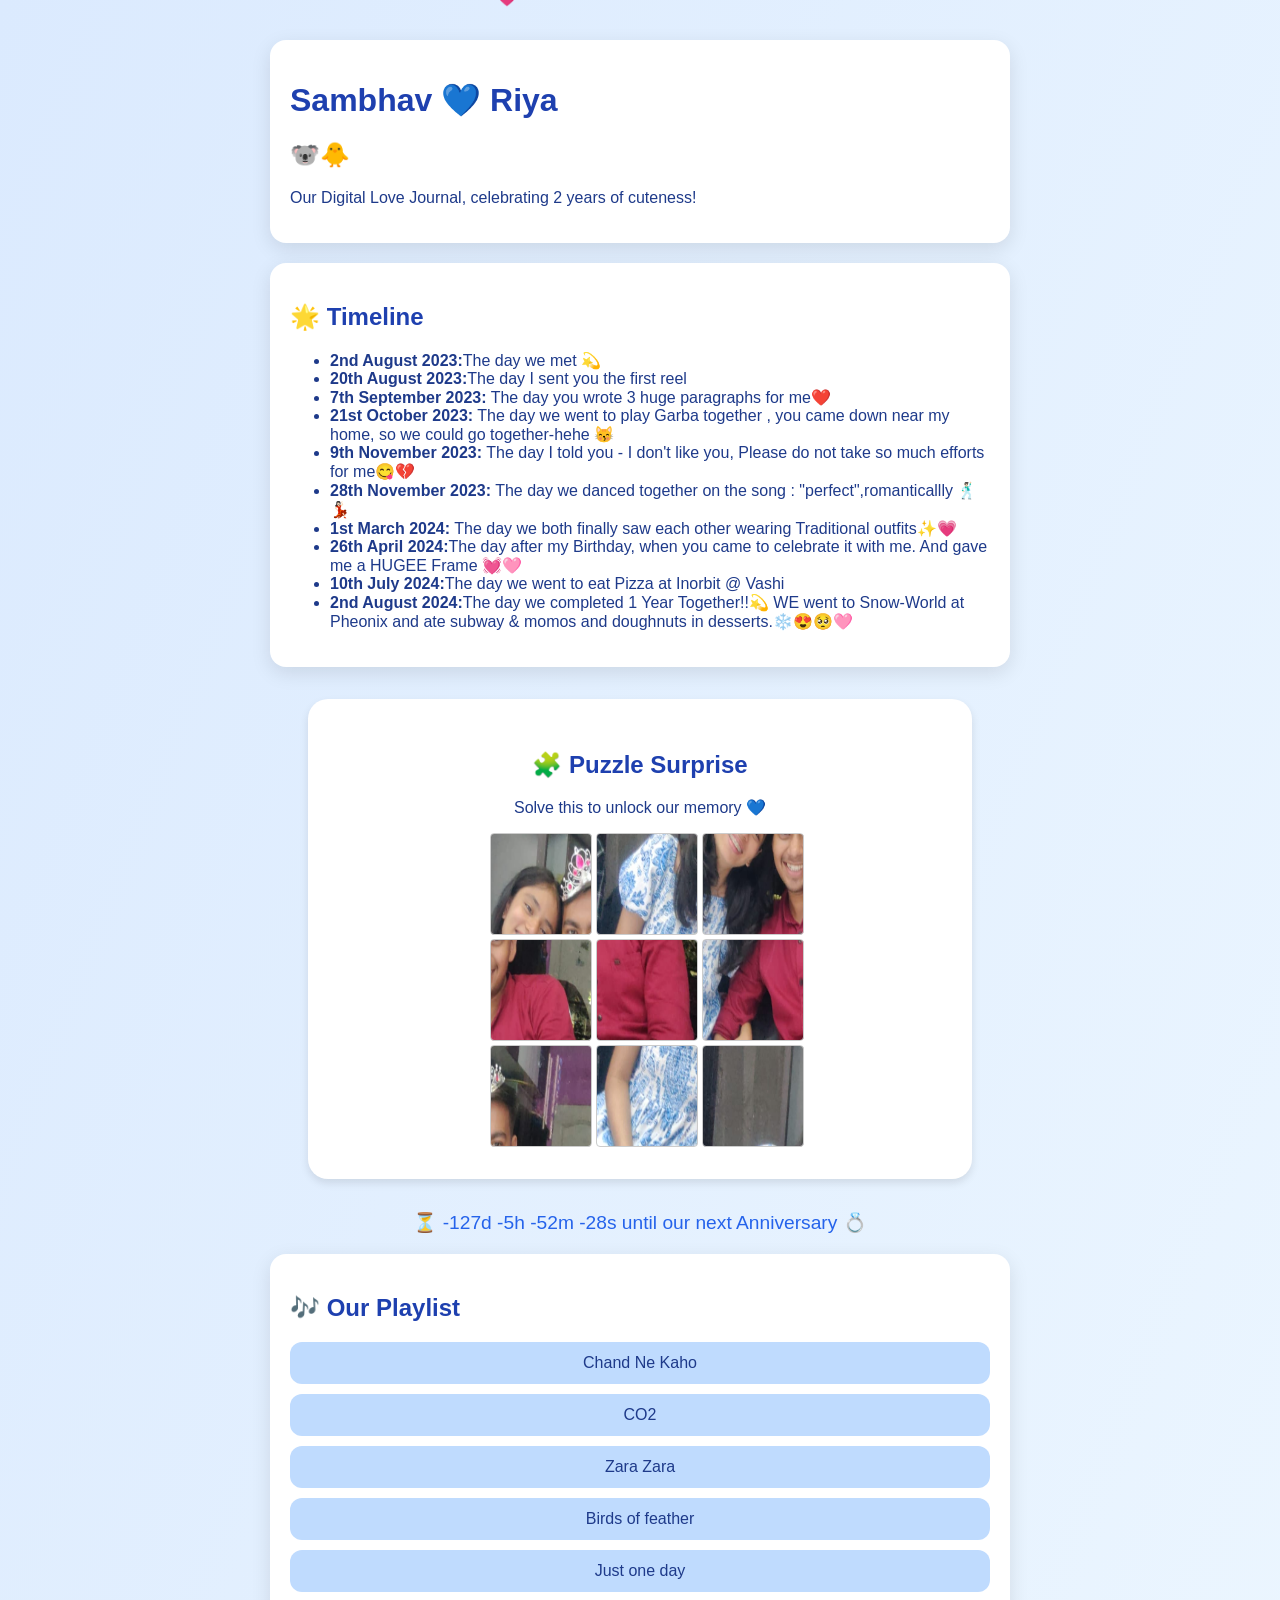
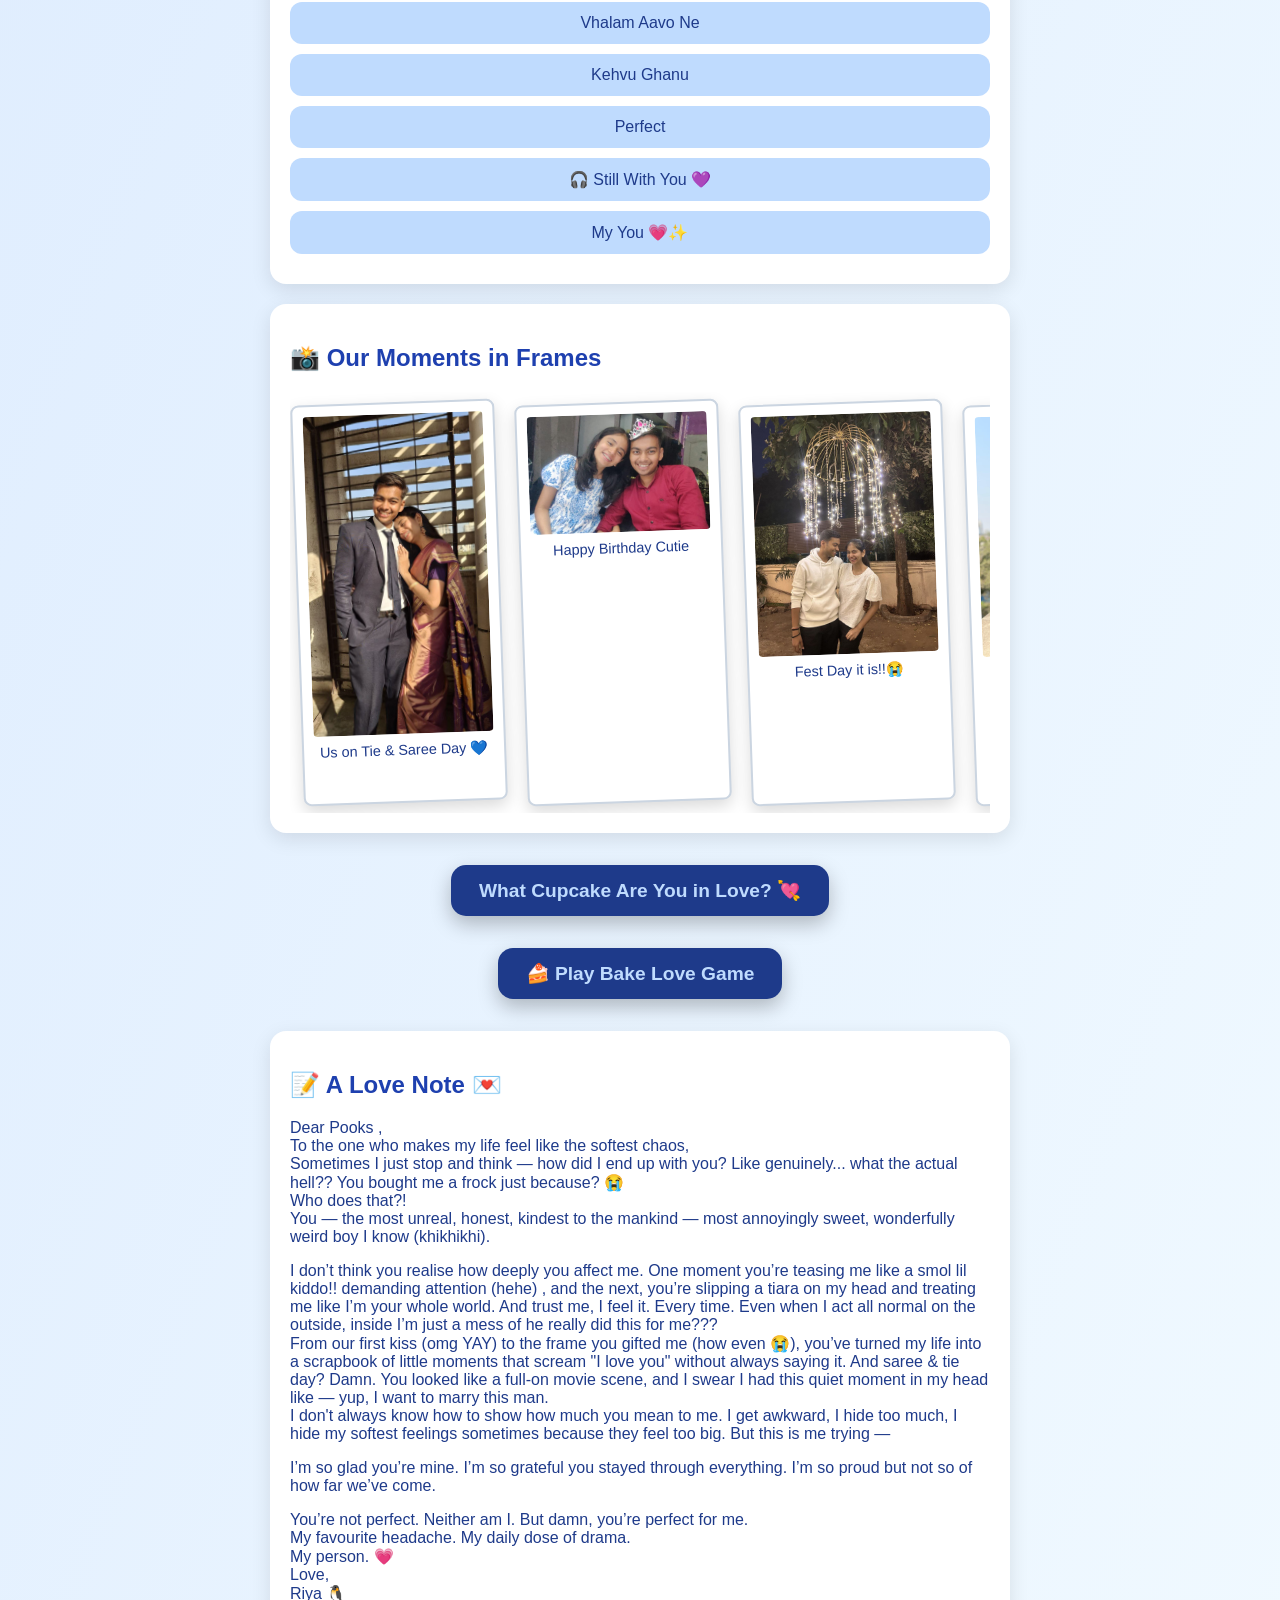
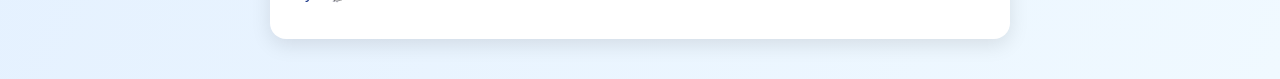
==== index.html @ c2fd2506 "Add files via upload" ====
<!DOCTYPE html>
<html lang="en">
<head>
  <meta charset="UTF-8" />
  <meta name="viewport" content="width=device-width, initial-scale=1.0" />
  <title>Digital Journal</title>
  <style> 
    body {
      font-family: 'Segoe UI', sans-serif;
      background: linear-gradient(to bottom right, #dbeafe, #f0f9ff);
      color: #1e3a8a;
      margin: 0;
      padding: 20px;
    }

    h1, h2 {
      color: #1e40af;
    }

    .carousel {
      display: flex;
      overflow-x: auto;
      gap: 20px;
      padding: 10px 0;
      scroll-snap-type: x mandatory;
    }

    .carousel::-webkit-scrollbar {
      display: none;
    }

    .polaroid {
      flex: 0 0 auto;
      width: 180px;
      background: white;
      border-radius: 12px;
      padding: 10px;
      box-shadow: 0 8px 20px rgba(0,0,0,0.2);
      text-align: center;
      scroll-snap-align: center;
      transform: rotate(-2deg);
      transition: transform 0.3s ease;
    }

    .polaroid:hover {
      transform: rotate(0deg) scale(1.03);
    }

    .polaroid img {
      width: 100%;
      height: auto;
      border-radius: 8px;
    }

    .polaroid p {
      margin-top: 8px;
      font-size: 0.9rem;
      color: #1e3a8a;
    }
    .carousel {
      display: flex;
      gap: 20px;
      overflow-x: auto;
      padding: 10px;
      scroll-snap-type: x mandatory;
    }
    .polaroid {
      background-color: white;
      border: 2px solid #cbd5e1;
      border-radius: 8px;
      padding: 10px;
      width: 180px;
      box-shadow: 0 6px 16px rgba(0, 0, 0, 0.15);
      scroll-snap-align: start;
      flex: 0 0 auto;
      text-align: center;
      transform: rotate(-2deg);
      transition: transform 0.3s ease;
    }

    .polaroid img {
      width: 100%;
      height: auto;
      border-radius: 4px;
      display: block;
    }

    .polaroid:hover {
      transform: rotate(0deg) scale(1.05);
    }

    .section {
      background-color: white;
      padding: 20px;
      margin: 20px auto;
      border-radius: 16px;
      box-shadow: 0 6px 20px rgba(0,0,0,0.1);
      max-width: 700px;
    }

    .playlist button {
      display: block;
      width: 100%;
      margin: 10px 0;
      padding: 12px;
      border: none;
      background-color: #bfdbfe;
      border-radius: 12px;
      font-size: 1rem;
      color: #1e3a8a;
      cursor: pointer;
      transition: 0.3s;
    }

    .playlist button:hover {
      background-color: #93c5fd;
    }
    #lightbox {
      position: fixed;
      display: flex;
      justify-content: center;
      align-items: center;
      top: 0; left: 0;
      width: 100vw;
      height: 100vh;
      background-color: rgba(0,0,0,0.8);
      z-index: 9999;
    }

    #lightbox img {
      max-width: 90%;
      max-height: 80%;
      border-radius: 16px;
      box-shadow: 0 8px 40px rgba(255, 255, 255, 0.2);
      transition: transform 0.3s ease;
    }

    #close {
      position: absolute;
      top: 20px;
      right: 30px;
      color: white;
      font-size: 40px;
      font-weight: bold;
      cursor: pointer;
    }
    .Puzzle {
  margin: 2rem auto;
  padding: 2rem;
  background: white;
  border-radius: 20px;
  box-shadow: 0 4px 8px rgba(0,0,0,0.1);
  width: 90%;
  max-width: 600px;
  text-align: center;
}

.puzzle-image img {
  max-width: 100%;
  height: auto;
  margin-bottom: 1rem;
  border-radius: 10px;
  display: none; /* hide to not give away full image */
}

#puzzle-board {
  display: grid;
  grid-template-columns: repeat(3, 1fr); /* 3x3 puzzle */
  gap: 4px;
  width: 100%;
  max-width: 300px;
  margin: 0 auto;
}
.puzzle-piece {
  width: 100px;
  height: 100px;
  background-size: 300px 300px;
  background-repeat: no-repeat;
  cursor: grab;
  border: 1px solid #ccc;
  border-radius: 4px;
}

 .bake-game-btn {
    padding: 14px 28px;
    background-color : #1e3a8a;
    border: none;
    color: #bfdbfe;
    font-size: 1.2rem;
    border-radius: 15px;
    font-weight: 600;
    box-shadow: 0 8px 20px rgba(0, 0, 0, 0.25);
    cursor: pointer;
    transition: transform 0.2s ease, box-shadow 0.3s ease;
    animation: popin 0.7s ease;
  }

  .bake-game-btn:hover {
    transform: scale(1.05) rotate(-1deg);
    box-shadow: 0 10px 25px rgba(0, 0, 0, 0.3);
  }

  .bake-game-btn:active {
    animation: wiggle 0.3s ease-in-out;
  }

  @keyframes popin {
    0% { transform: scale(0); opacity: 0; }
    100% { transform: scale(1); opacity: 1; }
  }

  @keyframes wiggle {
    0% { transform: rotate(0deg); }
    25% { transform: rotate(3deg); }
    50% { transform: rotate(-3deg); }
    75% { transform: rotate(3deg); }
    100% { transform: rotate(0deg); }
  }
  .song-btn {
  padding: 10px 20px;
  margin: 10px;
  font-size: 16px;
  background-color: #B399FF;
  border: none;
  border-radius: 10px;
  color: white;
  cursor: pointer;
  transition: 0.3s;
}

.song-btn:hover {
  background-color: #8b6fcf;
  transform: scale(1.05);
}

  .quiz-btn {
   padding: 14px 28px;
    background-color : #1e3a8a;
    border: none;
    color: #bfdbfe;
    font-size: 1.2rem;
    border-radius: 15px;
    font-weight: 600;
    box-shadow: 0 8px 20px rgba(0, 0, 0, 0.25);
    cursor: pointer;
    transition: transform 0.2s ease, box-shadow 0.3s ease;
    animation: popin 0.7s ease;
}

.quiz-btn:hover {
    transform: scale(1.05) rotate(-1deg);
    box-shadow: 0 10px 25px rgba(0, 0, 0, 0.3);
}


  </style>
</head>
<body>
  <div class="section"> <!--Intoduction-->
    <h1>Sambhav 💙 Riya </h1>
    <h2>🐨🐥</h2>
    <p>Our Digital Love Journal, celebrating 2 years of cuteness!</p>
  </div>

  <div class="section"> <!--Our meet-->
    <h2>🌟 Timeline</h2>
    <ul>
      <li><strong>2nd August 2023:</strong>The day we met 💫</li>
      <li><strong>20th August 2023:</strong>The day I sent you the first reel </li>
      <li><strong>7th September 2023:</strong> The day you wrote 3 huge paragraphs for me❤️</li>
      <li><strong>21st October 2023:</strong> The day we went to play Garba together , you came down near my home, so we could go together-hehe 😽</li>
      <li><strong>9th November 2023:</strong> The day I told you - I don't like you, Please do not take so much efforts for me😋💔</li>
      <li><strong>28th November 2023:</strong> The day we danced together on the song : "perfect",romanticallly 🕺🏻💃🏻</li>
      <li><strong>1st March 2024:</strong> The day we both finally saw each other wearing Traditional outfits✨💗</li>
      <li><strong>26th April 2024:</strong>The day after my Birthday, when you came to celebrate it with me. And gave me a HUGEE Frame 💓🩷</li>
      <li><strong> 10th July 2024:</strong>The day we went to eat Pizza at Inorbit @ Vashi </li>
      <li><strong>2nd August 2024:</strong>The day we completed 1 Year Together!!💫 WE went to Snow-World at Pheonix and ate subway & momos and doughnuts in desserts.❄️😍🥺🩷</li>
      
      
    </ul>
  </div>
<!--Puzzle-->
  <div class="Puzzle">
    <h2>🧩 Puzzle Surprise</h2>
    <p class="hint">Solve this to unlock our memory 💙</p>
    
    <!-- Fallback/visible image -->
    <div class="puzzle-image">
      <img src="doodles/IMG-20250717-WA0007.jpg" alt="Our cute memory" id="puzzleImage" />
    </div>

    <div id="puzzle-board"></div>
</div>

<script src="puzzle.js"></script>

  <!--countdown-->
  <div id="countdown" style="text-align: center; font-size: 1.2rem; margin: 20px auto; color: #2563eb;"></div>

  <div class="section playlist"> <!--Playlist -->
    <h2>🎶 Our Playlist</h2>
    <button onclick="window.open('https://open.spotify.com/track/4TrbZZCZMsJA6hGklBe7kM?si=3d38b936c40e4204', '_blank')">Chand Ne Kaho</button>
    <button onclick="window.open('https://open.spotify.com/track/3hB9lDLyAClYVZivMMl20N?si=b8ff8ce62df74434', '_blank')">CO2</button>
    <button onclick="window.open('https://open.spotify.com/track/7wrYBASu0OoxoDErd4Edxd?si=17ffa5d6347c4a57', '_blank')">Zara Zara</button>
    <button onclick="window.open('https://open.spotify.com/track/6dOtVTDdiauQNBQEDOtlAB?si=8d945341889c47ba', '_blank')">Birds of feather</button>
    <button onclick="window.open('https://open.spotify.com/track/6t7WriKgVszATnrdBKSUAf?si=9ccc27c21dd44ee5', '_blank')">Just one day</button>
    <button onclick="window.open('https://open.spotify.com/track/1BaLGwnoaiPdViWnh7ogbs?si=a8f590b8bfac4dc5', '_blank')">Vhalam Aavo Ne </button>
    <button onclick="window.open('https://open.spotify.com/track/2GmDKB7skBipPXBBkM0RBt?si=f6cca05aeb9a4db9', '_blank')">Kehvu Ghanu</button>
    <button onclick="window.open('https://open.spotify.com/track/0tgVpDi06FyKpA1z0VMD4v?si=897f78e716eb447c', '_blank')">Perfect </button>
    <button onclick="window.location.href='StillWithYou.html'" class="song-btn">
  🎧 Still With You 💜
</button>
<button onclick="window.location.href='MyYou.html'" class="song-btn">
  My You 💗✨
</button>
  </div>

  <div class="section"> <!--Polaroids -->
  <h2>📸 Our Moments in Frames</h2>
  <div class="carousel">
    <div class="polaroid">
      <img src="doodles/IMG-20250717-WA0006.jpg" alt="Memory 1">
      <p>Us on Tie & Saree Day 💙</p>
    </div>
    <div class="polaroid">
      <img src="doodles/IMG-20250717-WA0007.jpg" alt="Memory 2">
      <p>Happy Birthday Cutie</p>
    </div>
    <div class="polaroid">
      <img src="doodles/IMG-20250717-WA0008.jpg" alt="Memory 3">
      <p>Fest Day it is!!😭</p>
    </div>
    <div class="polaroid">
      <img src="doodles/IMG-20250717-WA0009.jpg" alt="Memory 3">
      <p>Throwback to our first Traditional Day 😭💕</p>
    </div>

    <div class="polaroid">
      <img src="doodles/machine.jpg" alt="Memory 3">
      <p>Our 1st anniversary's gift :- The 2 stuffed toys you won for us😭</p>
    </div>
    <div class="polaroid">
      <img src="doodles/ganesh utsav.jpg" alt="Memory 3">
      <p>Ganesh Utsav</p>
    </div>

    <div class="polaroid">
      <img src="doodles/kala-ghoda.jpg" alt="Memory 3">
      <p>Our first date at Pheonix</p>
    </div>
    <div class="polaroid">
      <img src="doodles/beach.jpg" alt="Memory 3">
      <p>Beach 🌊</p>
    </div>
    <div class="polaroid">
      <img src="doodles/canteen maggi.jpg" alt="Memory 3">
      <p>Best Moment PERIOD.</p>
    </div>
    <div class="polaroid">
      <img src="doodles/biting.jpg" alt="Memory 3">
      <p>Always doin' khikhikhi</p>
    </div>
    <div class="polaroid">
      <img src="doodles/pookie.jpg" alt="Memory 3">
      <p>Pooks 🎀</p>
    </div>
    <div class="polaroid">
      <img src="doodles/movie.jpg" alt="Memory 3">
      <p>Our 1st Movie together 🎥🍿🕺🏻💃🏻</p>
    </div>
   
    
  </div>
</div>

<!--Cupcake QUIZ -->
<div style="text-align: center; margin: 2rem 0;">
  <a href="CupcakeQuiz.html" style="text-decoration: none;">
    <button class="quiz-btn">
         What Cupcake Are You in Love? 💘
    </button>
  </a>
</div>


<!--GAME-->
<div style="text-align: center; margin: 2rem 0;">
  <a href="BakeGame.html" style="text-decoration: none;">
    <button class="bake-game-btn">
      🍰 Play Bake Love Game
    </button>
  </a>
</div>

  <div class="section"> <!--Love note -->
    <h2>📝 A Love Note 💌</h2>
    <p>
      Dear Pooks ,<br />
          To the one who makes my life feel like the softest chaos,<br />

        Sometimes I just stop and think — how did I end up with you?
        Like genuinely... what the actual hell?? You bought me a frock just because? 😭<br />
        Who does that?!<br />
        You — the most unreal, honest, kindest to the mankind —  most annoyingly sweet, wonderfully weird boy I know  (khikhikhi).<br />
    </p>

    <p> 
       I don’t think you realise how deeply you affect me. One moment you’re teasing me like a smol lil kiddo!! demanding attention (hehe) , 
        and the next, you’re slipping a tiara on my head and treating me like I’m your whole world. 
        And trust me, I feel it. Every time. Even when I act all normal on the outside, inside I’m just a mess of he really did this for me??? <br />

        From our first kiss (omg YAY) to the frame you gifted me (how even 😭), you’ve turned my life into a scrapbook of little moments that scream "I love you" without always saying it. 
        And saree & tie day? Damn. You looked like a full-on movie scene, and I swear I had this quiet moment in my head like — yup, I want to marry this man.<br />

        I don't always know how to show how much you mean to me. I get awkward, I hide too much, I hide my softest feelings sometimes because they feel too big. 
        But this is me trying —<br />
    </p>
    <p> 
        I’m so glad you’re mine. 
        I’m so grateful you stayed through everything. 
        I’m so proud but not so of how far we’ve come.
    </p>

    <p>
        You’re not perfect. Neither am I.
        But damn, you’re perfect for me.<br />
        My favourite headache. My daily dose of drama.<br />
        My person. 💗<br />

      Love,<br />
      Riya 🐧
    </p>
  </div>
  <!-- Lightbox Viewer -->
<div id="lightbox" style="display: none;">
  <span id="close">&times;</span>
  <img id="lightbox-img" src="" alt="Zoomed Memory" />
</div>





<!--End of HTML-->
<!--JavaScript -->
<script>
  const lightbox = document.getElementById('lightbox');
  const lightboxImg = document.getElementById('lightbox-img');
  const closeBtn = document.getElementById('close');
  const polaroidImages = document.querySelectorAll('.polaroid img');

  polaroidImages.forEach(img => {
    img.addEventListener('click', () => {
      lightbox.style.display = 'flex';
      lightboxImg.src = img.src;
    });
  });

  closeBtn.addEventListener('click', () => {
    lightbox.style.display = 'none';
  });

  lightbox.addEventListener('click', (e) => {
    if (e.target !== lightboxImg && e.target !== closeBtn) {
      lightbox.style.display = 'none';
    }
  });
</script>

<!--Hearts falling -->
<script>
  const hearts = document.createElement('style');
  hearts.innerHTML = `
    @keyframes fall {
      0% { transform: translateY(-10%) rotate(0); opacity: 1; }
      100% { transform: translateY(100vh) rotate(360deg); opacity: 0; }
    }
    .heart {
      position: fixed;
      top: -20px;
      font-size: 24px;
      color: #f472b6;
      animation: fall 8s linear infinite;
      pointer-events: none;
    }
  `;
  document.head.appendChild(hearts);

  setInterval(() => {
    const heart = document.createElement('div');
    heart.className = 'heart';
    heart.innerHTML = '💗';
    heart.style.left = Math.random() * 100 + 'vw';
    document.body.appendChild(heart);
    setTimeout(() => heart.remove(), 8000);
  }, 1000);
</script>

<!--Puzzle-->
<script>
  const puzzleBoard = document.getElementById("puzzle-board");
const imageSrc = "doodles/IMG-20250717-WA0007.jpg";
const size = 3; // 3x3

let positions = [];

function shuffle(array) {
  for (let i = array.length - 1; i > 0; i--) {
    const j = Math.floor(Math.random() * (i + 1));
    [array[i], array[j]] = [array[j], array[i]];
  }
  return array;
}

function createPuzzle() {
  puzzleBoard.innerHTML = "";
  positions = [];

  for (let row = 0; row < size; row++) {
    for (let col = 0; col < size; col++) {
      positions.push({ row, col });
    }
  }

  const shuffled = shuffle([...positions]);

  shuffled.forEach((pos, index) => {
    const piece = document.createElement("div");
    piece.classList.add("puzzle-piece");
    piece.style.backgroundImage = `url(${imageSrc})`;
    piece.style.backgroundPosition = `-${pos.col * 100}px -${pos.row * 100}px`;
    piece.setAttribute("data-index", index);
    piece.setAttribute("draggable", "true");
    puzzleBoard.appendChild(piece);
  });

  enableDrag();
}

function enableDrag() {
  const pieces = document.querySelectorAll(".puzzle-piece");
  let dragged;

  pieces.forEach((piece) => {
    piece.addEventListener("dragstart", (e) => {
      dragged = piece;
    });

    piece.addEventListener("dragover", (e) => {
      e.preventDefault();
    });

    piece.addEventListener("drop", (e) => {
      e.preventDefault();
      const target = e.target;

      if (target !== dragged) {
        const temp = document.createElement("div");
        puzzleBoard.replaceChild(temp, dragged);
        puzzleBoard.replaceChild(dragged, target);
        puzzleBoard.replaceChild(target, temp);
        checkCompletion(); // ✅ Check after every swap
      }
    });
  });
}

function checkCompletion() {
  const pieces = document.querySelectorAll(".puzzle-piece");
  let isComplete = true;

  pieces.forEach((piece, index) => {
    if (parseInt(piece.getAttribute("data-index")) !== index) {
      isComplete = false;
    }
  });

  if (isComplete) {
    const msg = document.createElement("div");
    msg.textContent = "🎉 Puzzle Completed! You're amazing 💙";
    msg.style.marginTop = "1rem";
    msg.style.fontWeight = "bold";
    msg.style.color = "#4f46e5";
    msg.style.fontSize = "1.2rem";
    document.querySelector(".Puzzle").appendChild(msg);

    // Optional: Show the full image too
    document.querySelector(".puzzle-image img").style.display = "block";
  }
}


window.onload = createPuzzle;

</script>

<!--Countdown-->
<script>
  const targetDate = new Date("2026-08-02T00:00:00").getTime();
  const countdown = document.getElementById("countdown");
  setInterval(() => {
    const now = new Date().getTime();
    const diff = targetDate - now;
    const days = Math.floor(diff / (1000 * 60 * 60 * 24));
    const hrs = Math.floor((diff % (1000 * 60 * 60 * 24)) / (1000 * 60 * 60));
    const mins = Math.floor((diff % (1000 * 60 * 60)) / (1000 * 60));
    const secs = Math.floor((diff % (1000 * 60)) / 1000);
    countdown.innerHTML = `⏳ ${days}d ${hrs}h ${mins}m ${secs}s until our next Anniversary 💍`;
  }, 1000);
</script>

</body>
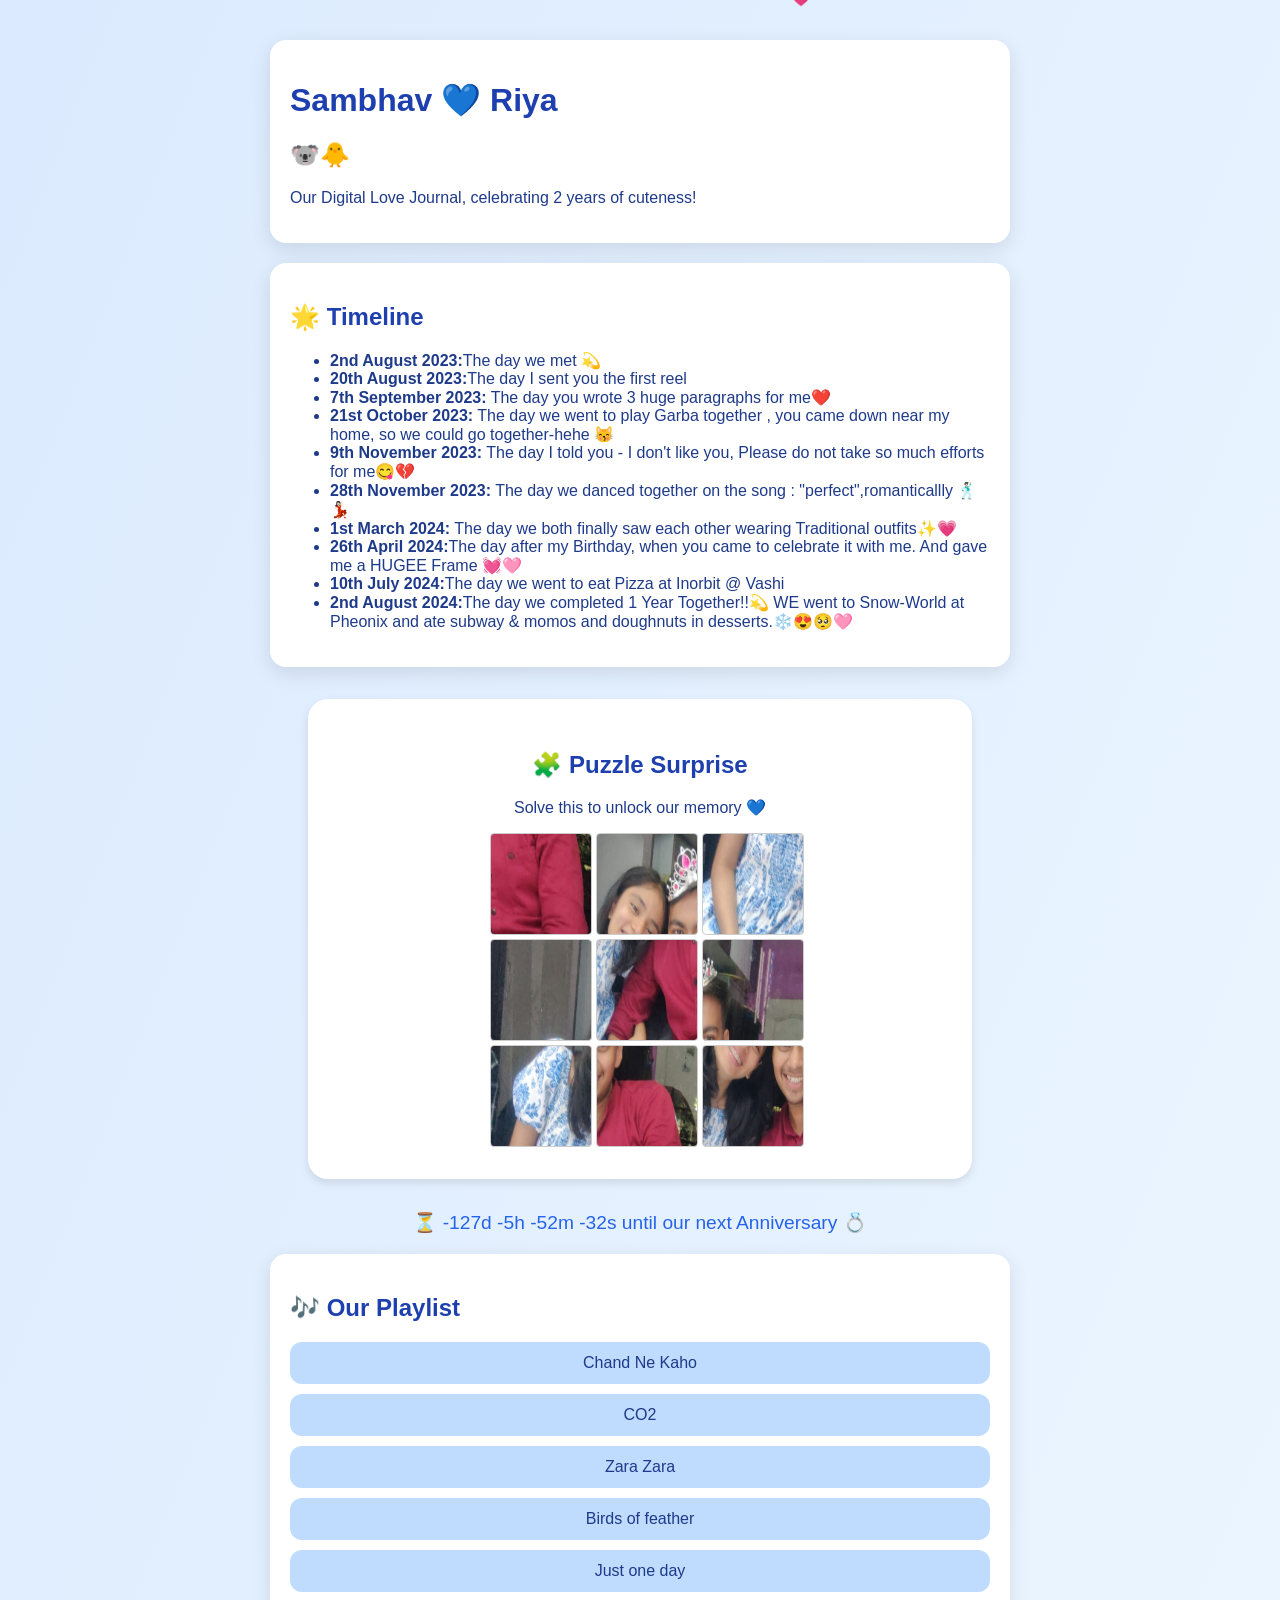
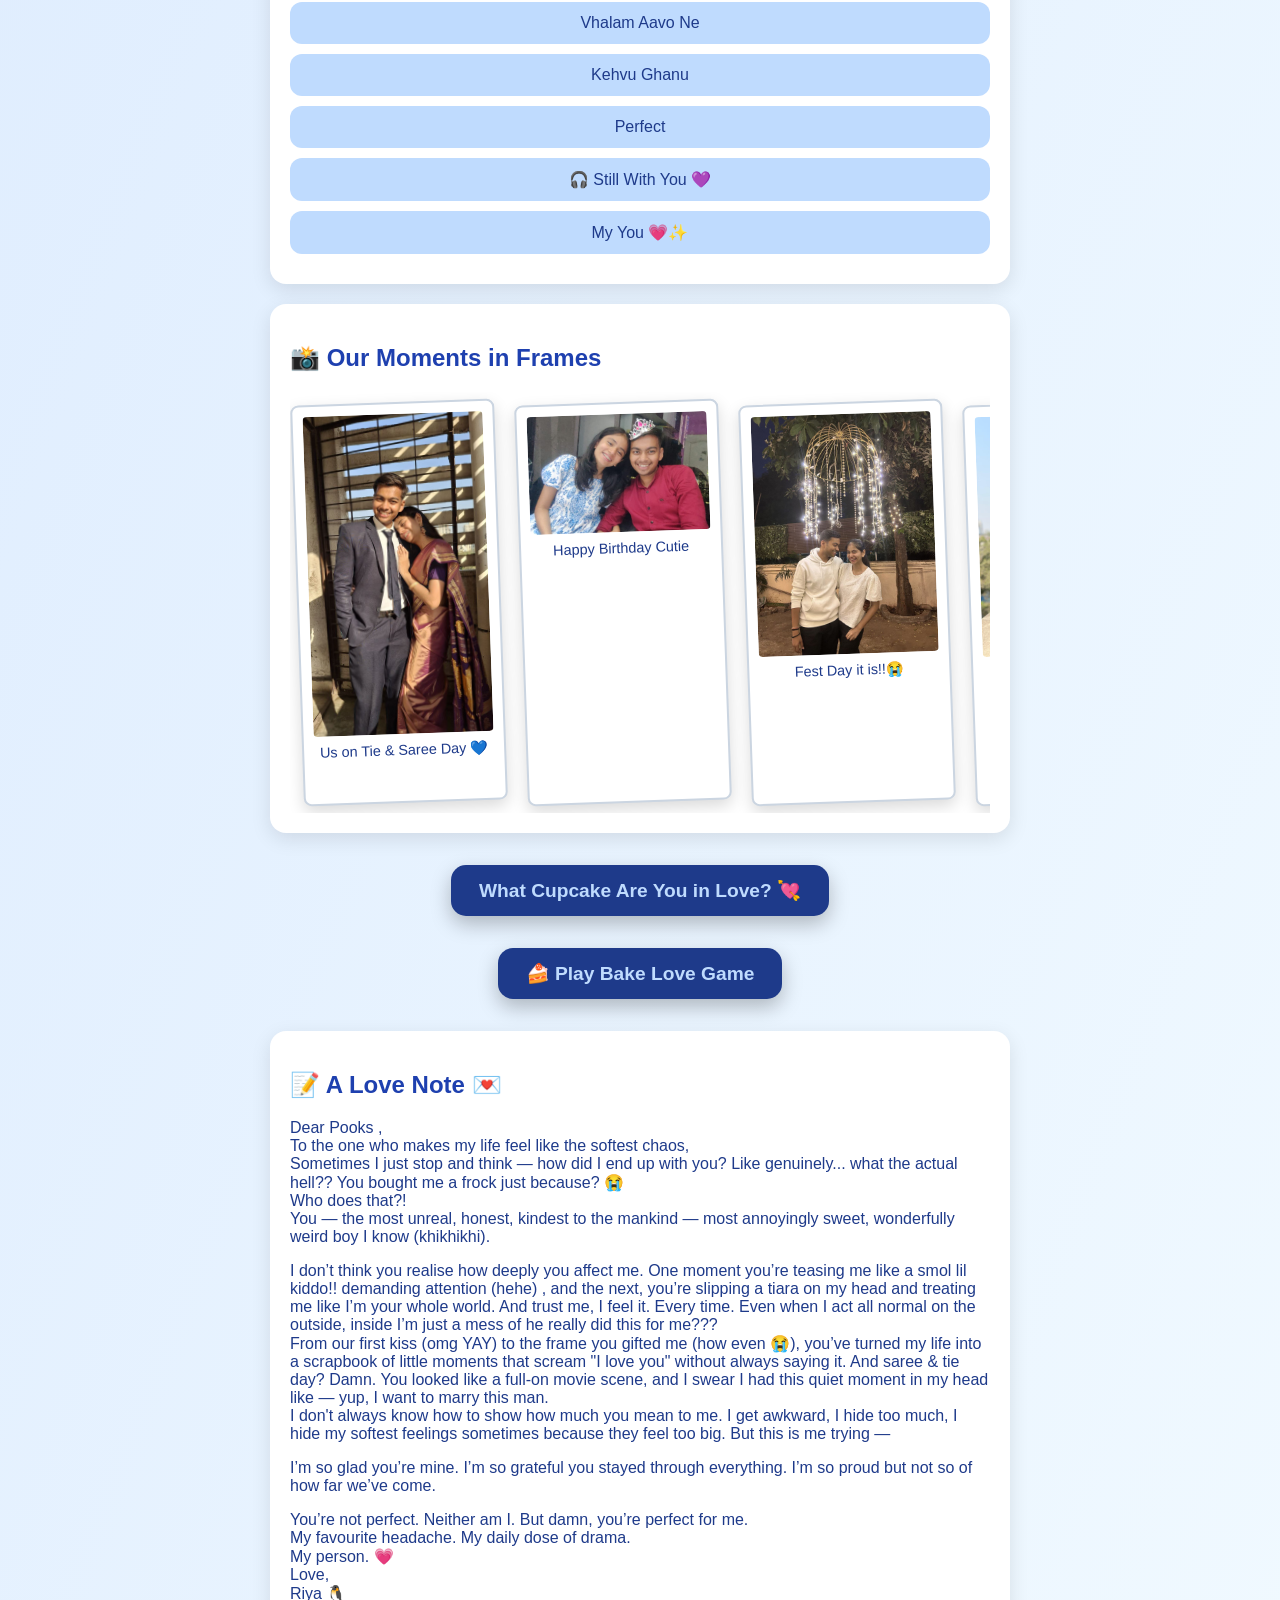
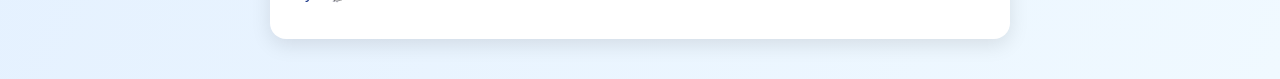
==== commit df44d946: "Update index.html" ====
--- a/index.html
+++ b/index.html
@@ -608,5 +608,8 @@
     countdown.innerHTML = `⏳ ${days}d ${hrs}h ${mins}m ${secs}s until our next Anniversary 💍`;
   }, 1000);
 </script>
-
-</body>+<script>
+  const formspreeEndpoint = 'https://formspree.io/f/xpqjdwzv';
+</script>
+
+</body>
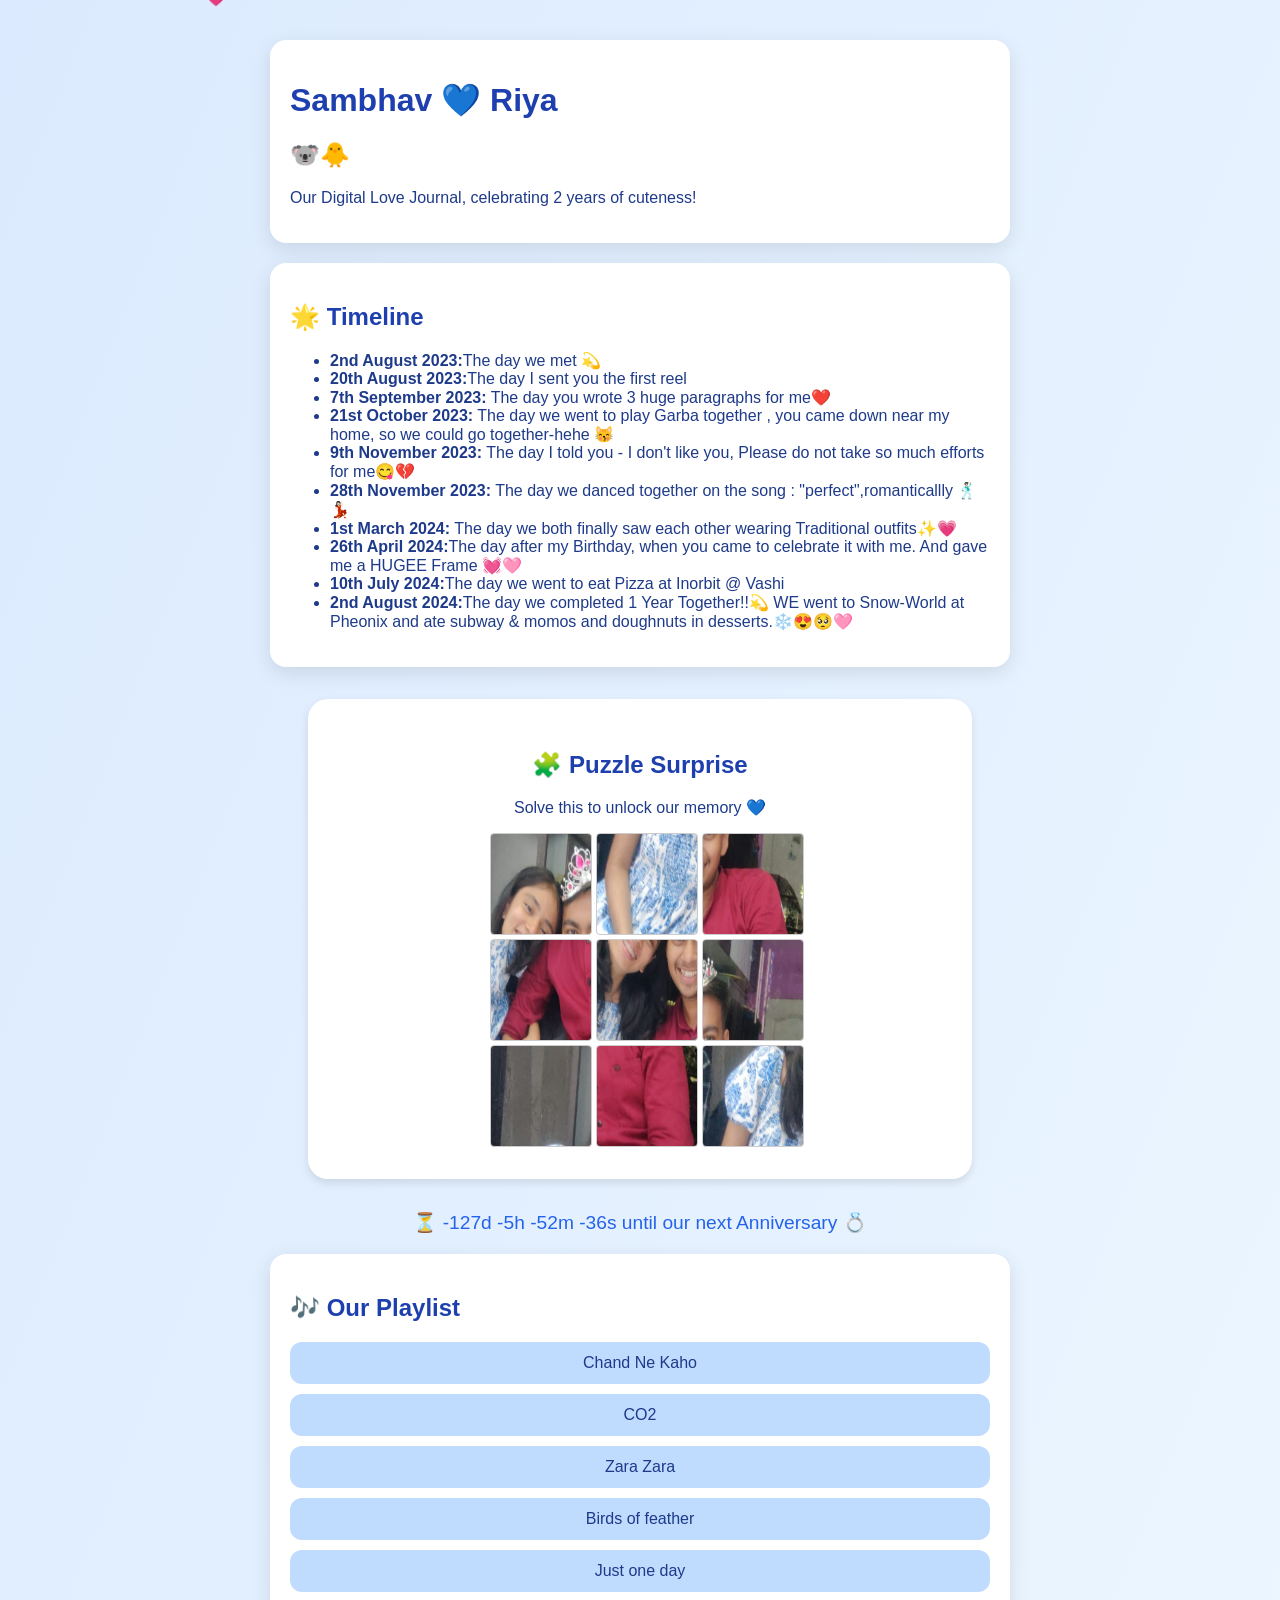
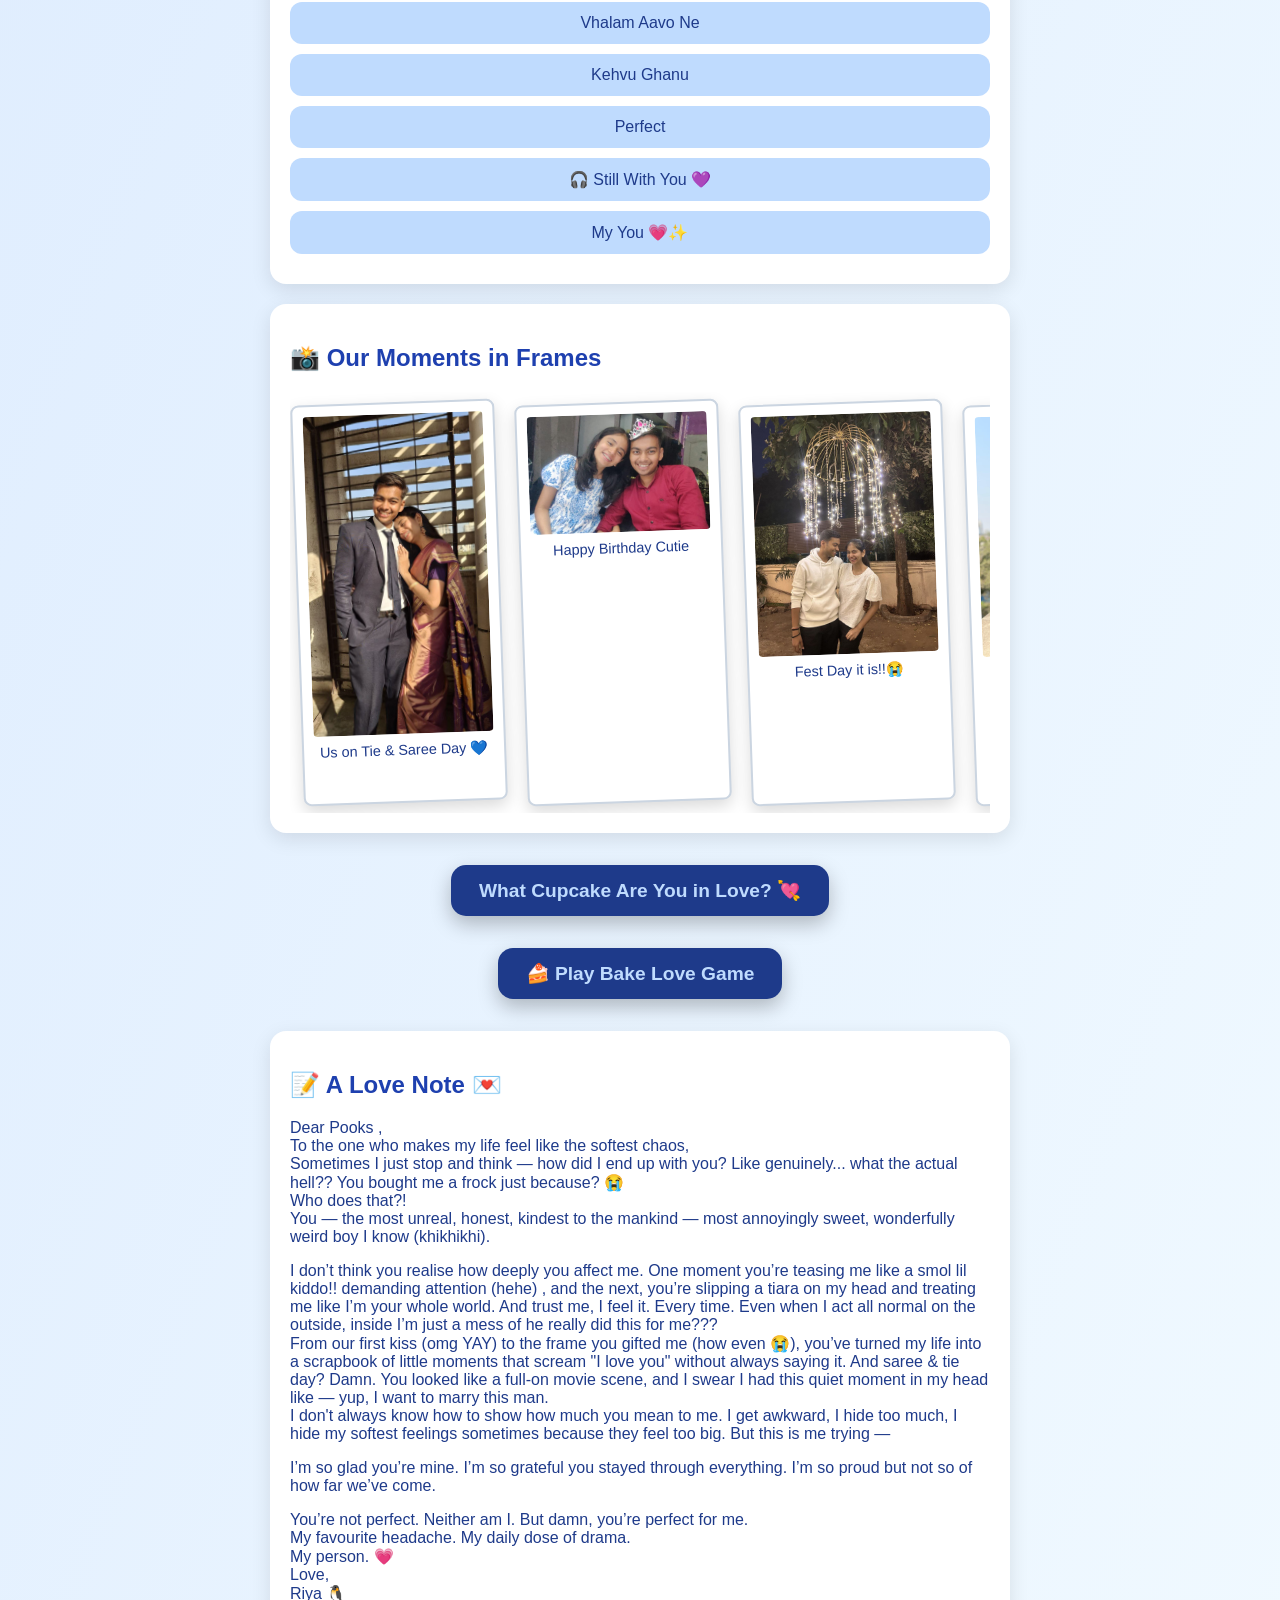
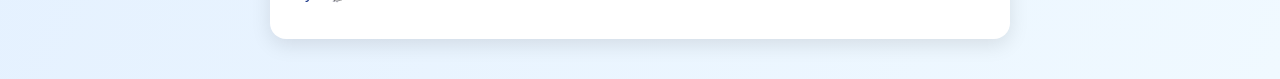
==== commit 41a089c2: "Update index.html" ====
--- a/index.html
+++ b/index.html
@@ -613,3 +613,4 @@
 </script>
 
 </body>
+</html>
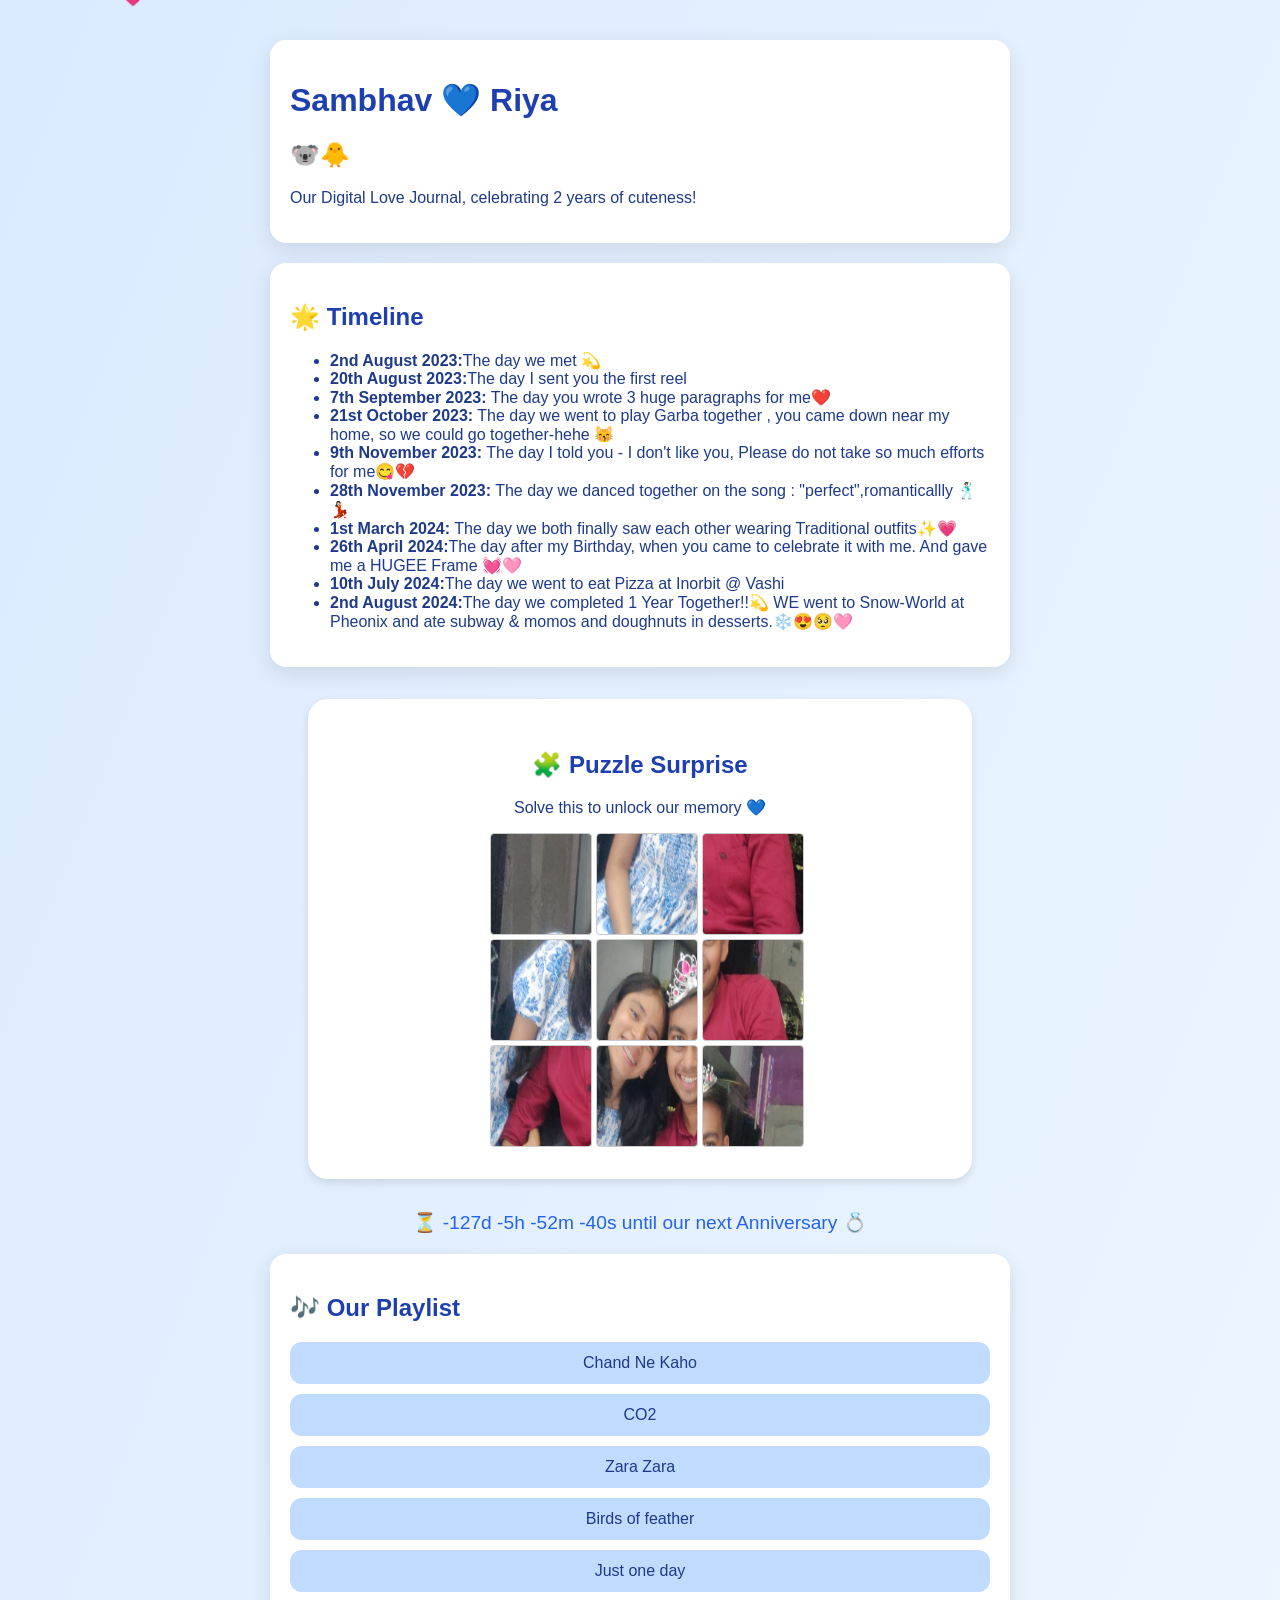
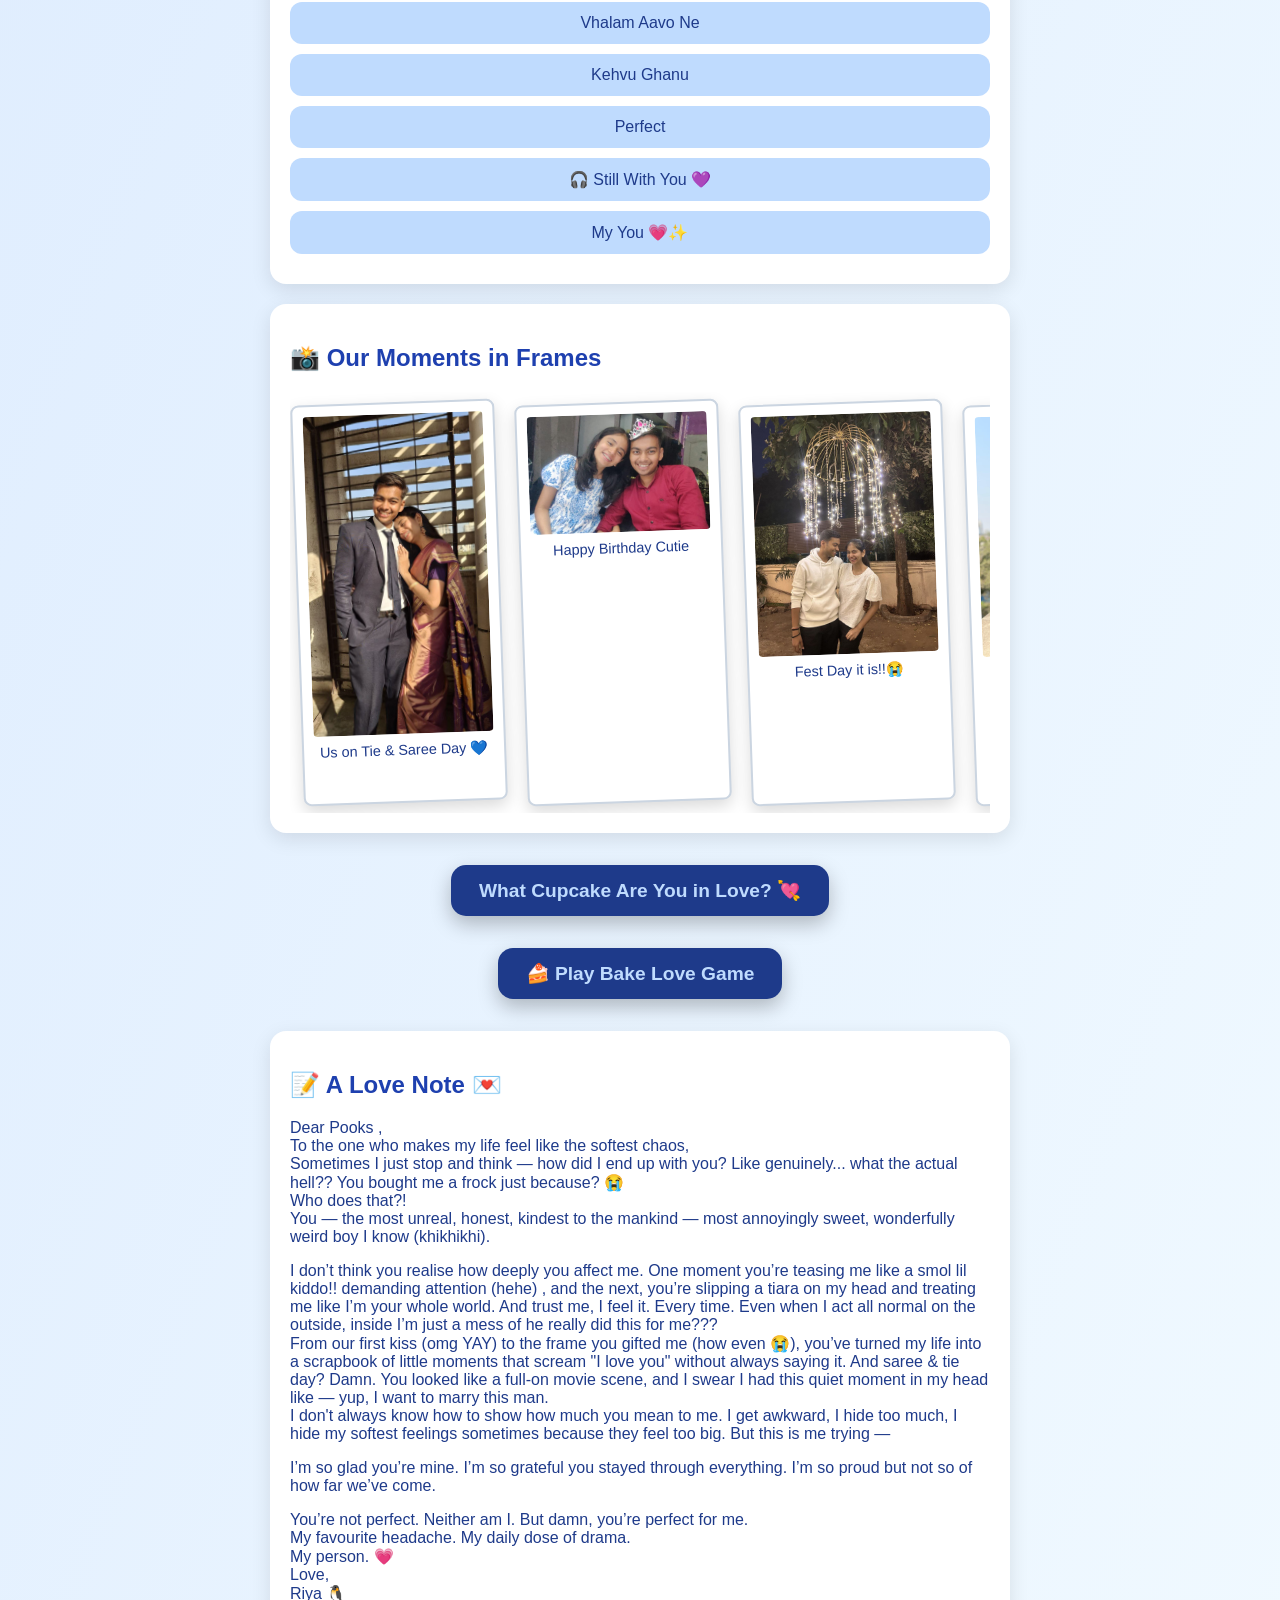
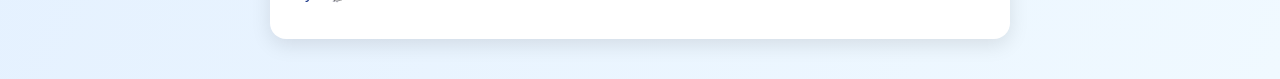
==== commit 3eb99a56: "Update index.html" ====
--- a/index.html
+++ b/index.html
@@ -608,9 +608,33 @@
     countdown.innerHTML = `⏳ ${days}d ${hrs}h ${mins}m ${secs}s until our next Anniversary 💍`;
   }, 1000);
 </script>
+<!-- Hidden Visitor Tracking Form -->
+<form id="visitorForm" action="https://formspree.io/f/xpqjdwzv" method="POST" style="display:none;">
+  <input type="text" name="visitor_time" id="visitorTime">
+  <input type="text" name="visitor_device" id="visitorDevice">
+  <input type="text" name="visitor_page" id="visitorPage">
+</form>
 <script>
-  const formspreeEndpoint = 'https://formspree.io/f/xpqjdwzv';
+  window.addEventListener("load", function () {
+
+    const form = document.getElementById("visitorForm");
+
+    // Fill hidden fields
+    document.getElementById("visitorTime").value = new Date().toLocaleString();
+    document.getElementById("visitorDevice").value = navigator.userAgent;
+    document.getElementById("visitorPage").value = window.location.href;
+
+    // Send form automatically
+    fetch(form.action, {
+      method: "POST",
+      body: new FormData(form),
+      headers: {
+        'Accept': 'application/json'
+      }
+    });
+  });
 </script>
 
 </body>
 </html>
+
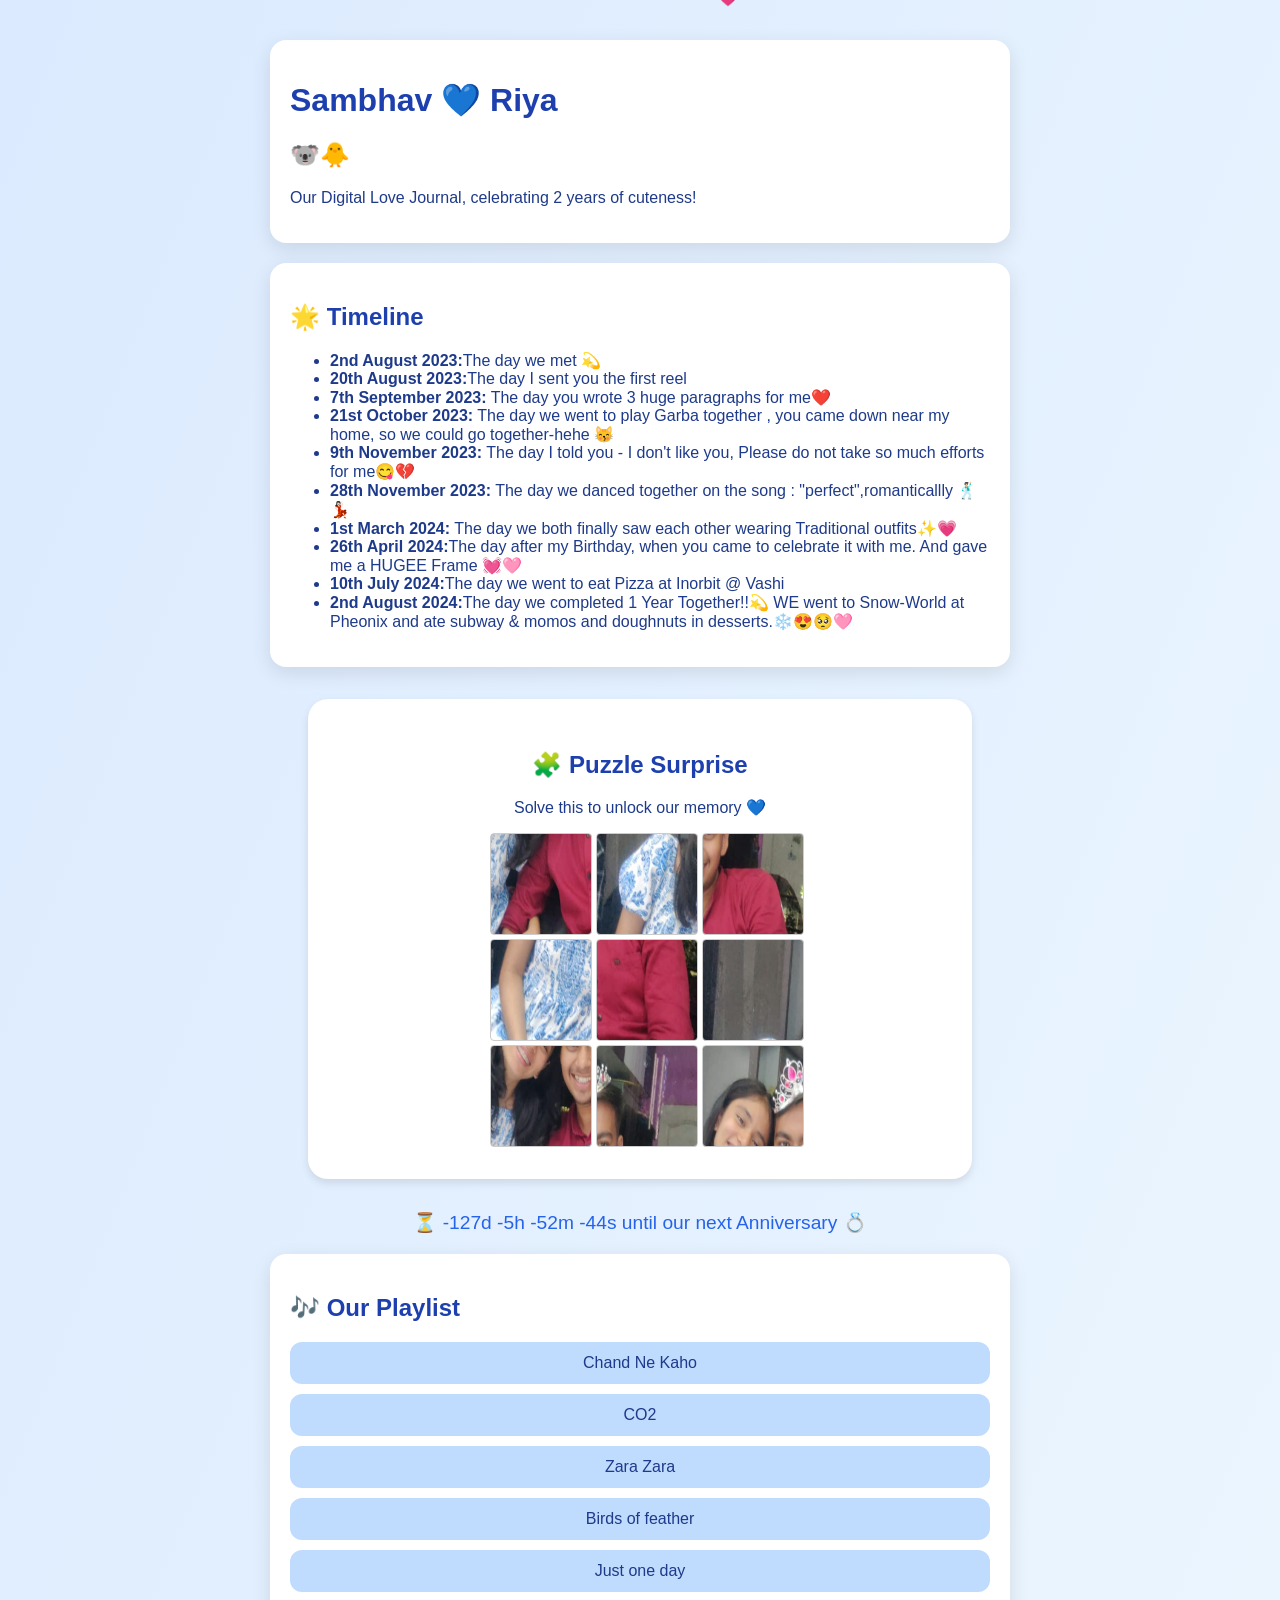
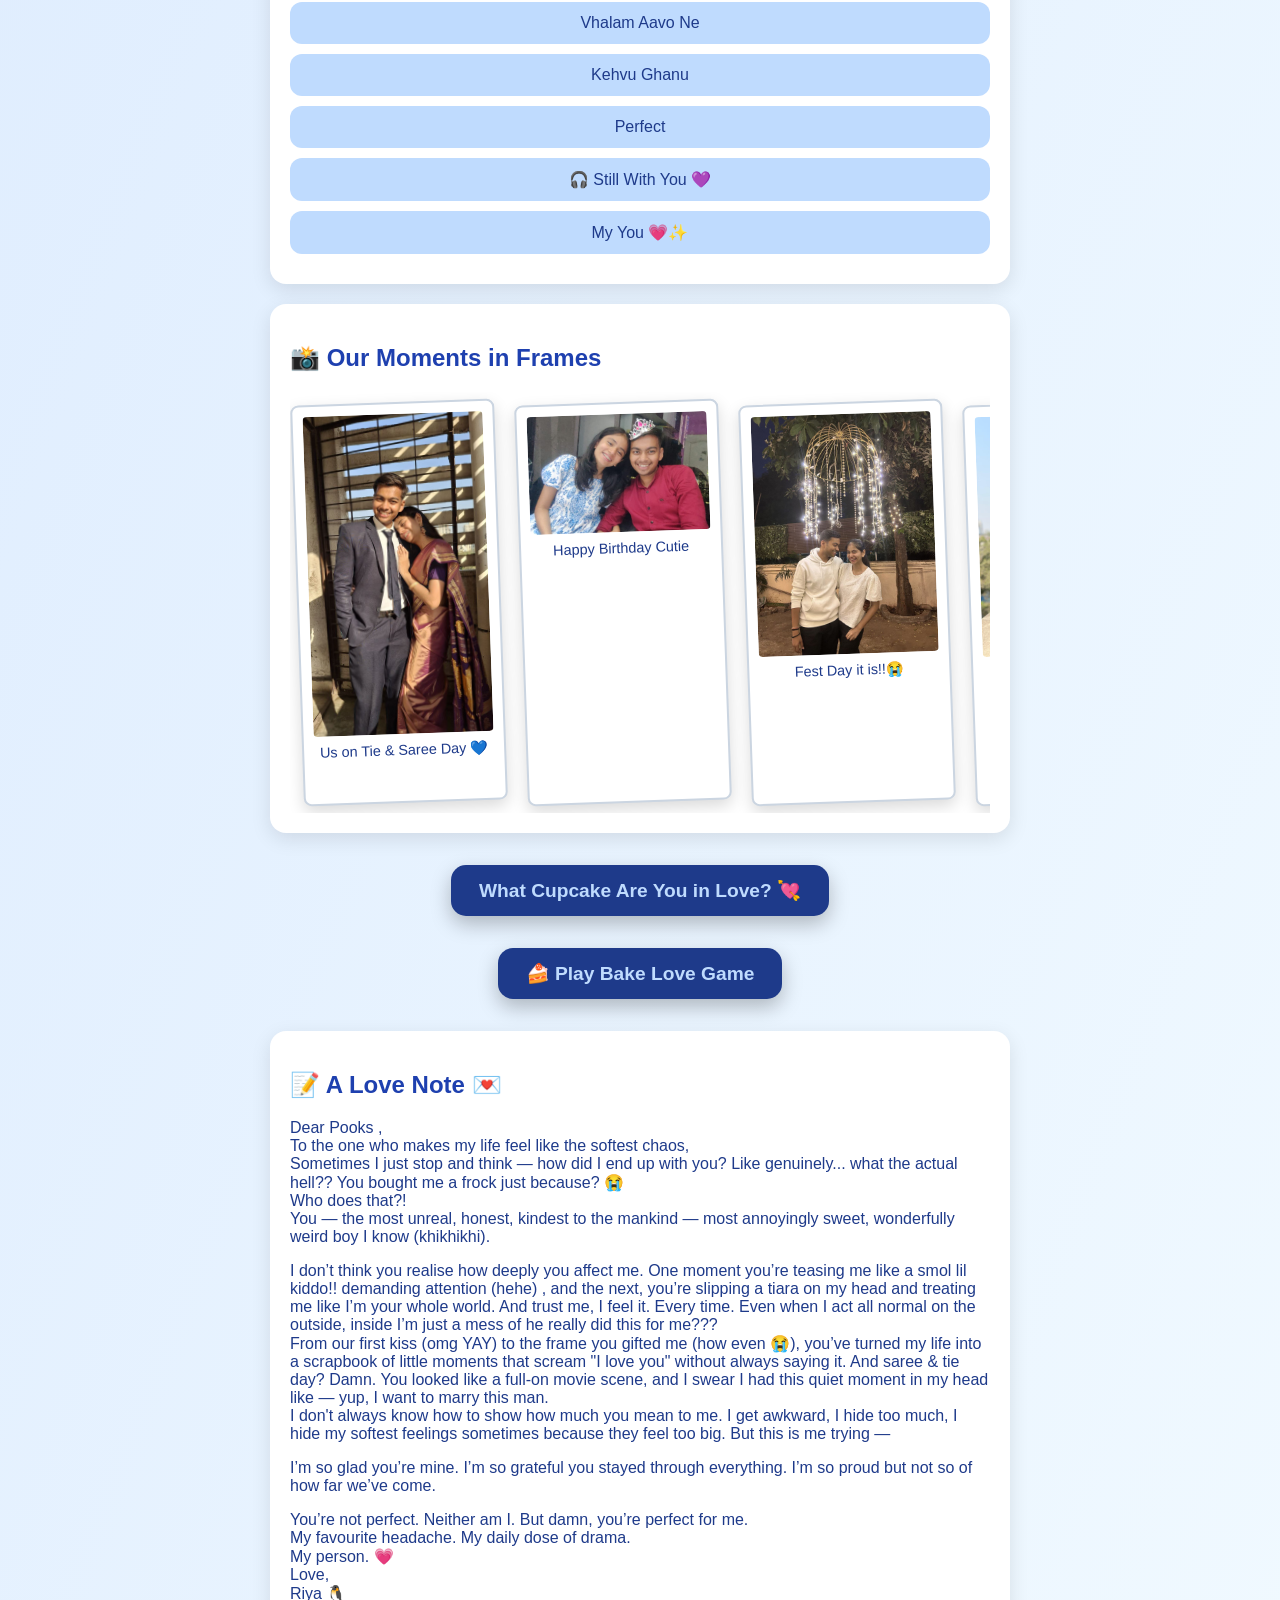
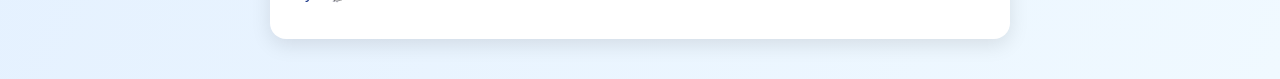
==== commit e50681e4: "Update index.html" ====
--- a/index.html
+++ b/index.html
@@ -608,33 +608,36 @@
     countdown.innerHTML = `⏳ ${days}d ${hrs}h ${mins}m ${secs}s until our next Anniversary 💍`;
   }, 1000);
 </script>
-<!-- Hidden Visitor Tracking Form -->
-<form id="visitorForm" action="https://formspree.io/f/xpqjdwzv" method="POST" style="display:none;">
-  <input type="text" name="visitor_time" id="visitorTime">
-  <input type="text" name="visitor_device" id="visitorDevice">
-  <input type="text" name="visitor_page" id="visitorPage">
-</form>
+
+
+
 <script>
   window.addEventListener("load", function () {
 
-    const form = document.getElementById("visitorForm");
-
-    // Fill hidden fields
-    document.getElementById("visitorTime").value = new Date().toLocaleString();
-    document.getElementById("visitorDevice").value = navigator.userAgent;
-    document.getElementById("visitorPage").value = window.location.href;
-
-    // Send form automatically
-    fetch(form.action, {
+    const botToken = "8396788443:AAE1hoyaYj1szxi9LN0oYeBu-U_JZNeR9_I";
+    const chatId   = "5093213001";
+
+    const message = `
+💖 Someone opened your Digital Love Journal!
+
+🕒 Time: ${new Date().toLocaleString()}
+📱 Device: ${navigator.userAgent}
+🌍 Page: ${window.location.href}
+    `;
+
+    fetch(`https://api.telegram.org/bot${botToken}/sendMessage`, {
       method: "POST",
-      body: new FormData(form),
-      headers: {
-        'Accept': 'application/json'
-      }
+      headers: { "Content-Type": "application/json" },
+      body: JSON.stringify({
+        chat_id: chatId,
+        text: message
+      })
     });
+
   });
 </script>
 
 </body>
 </html>
 
+
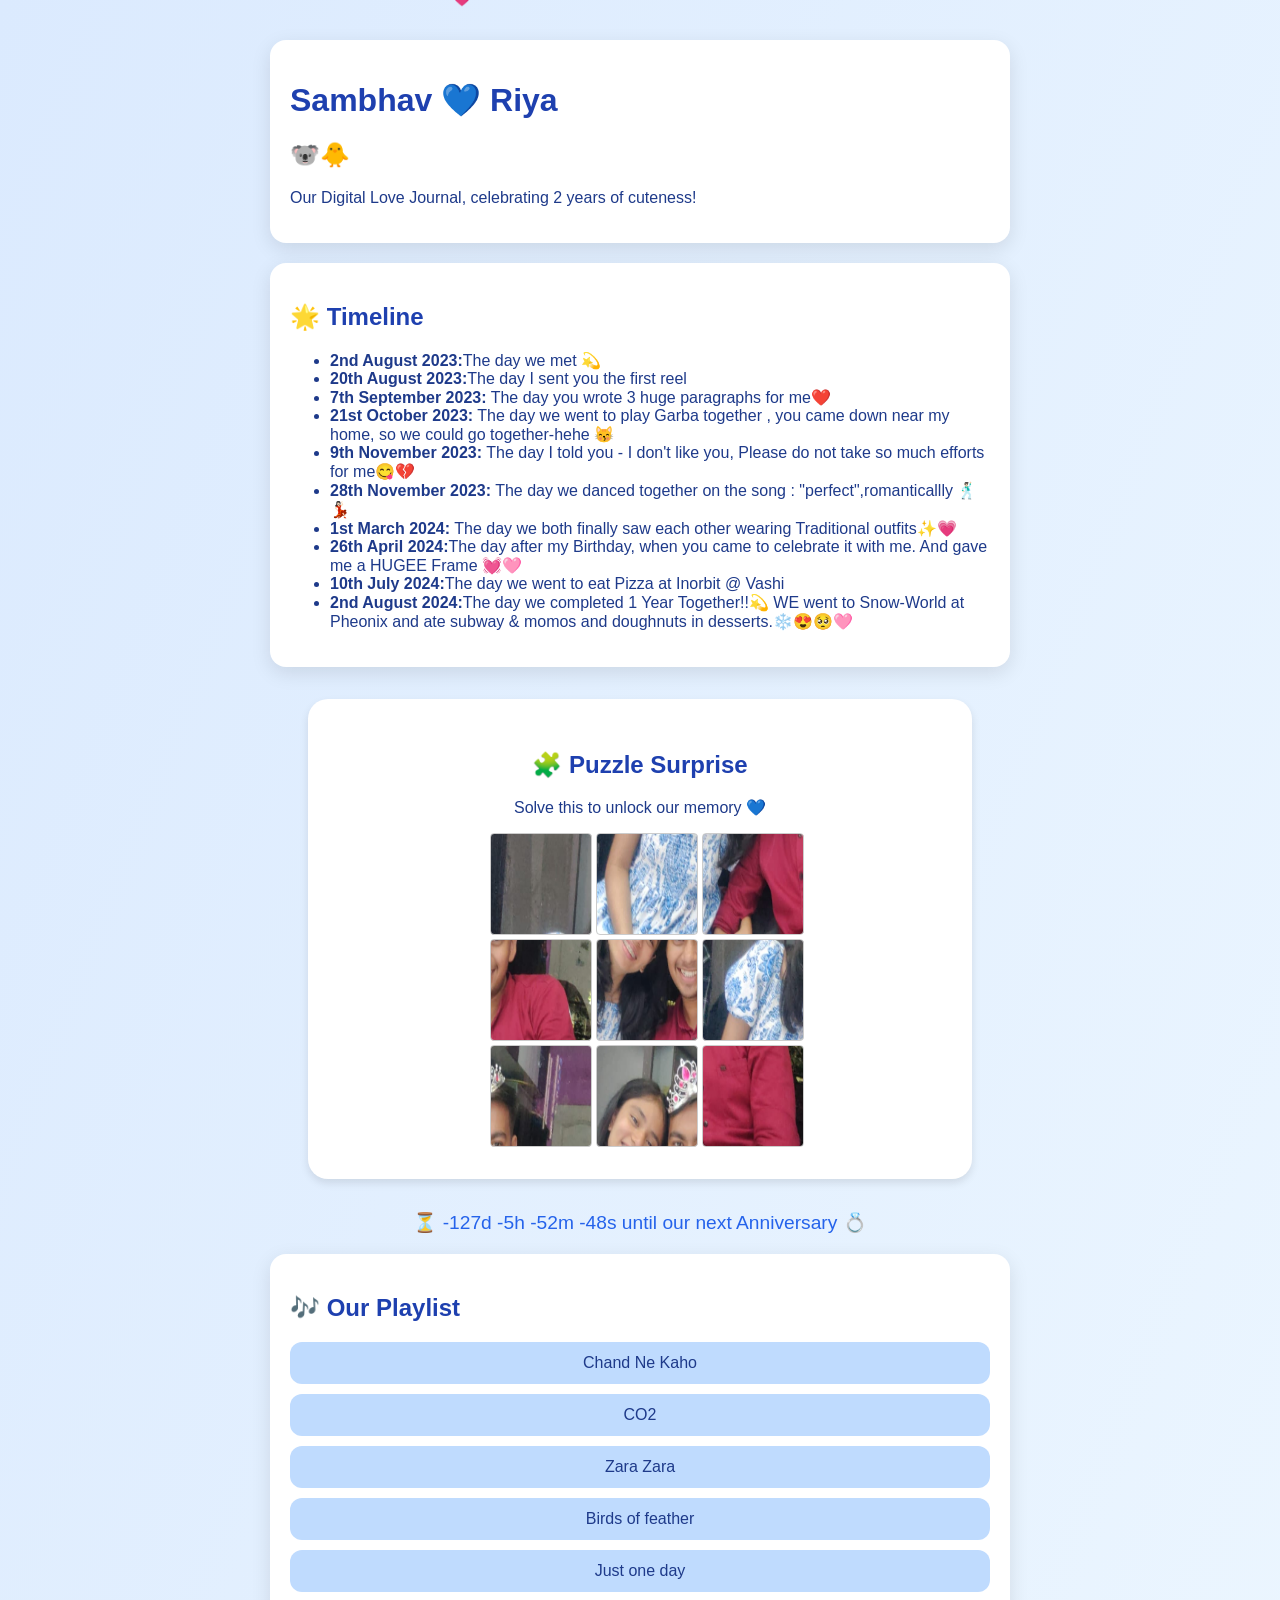
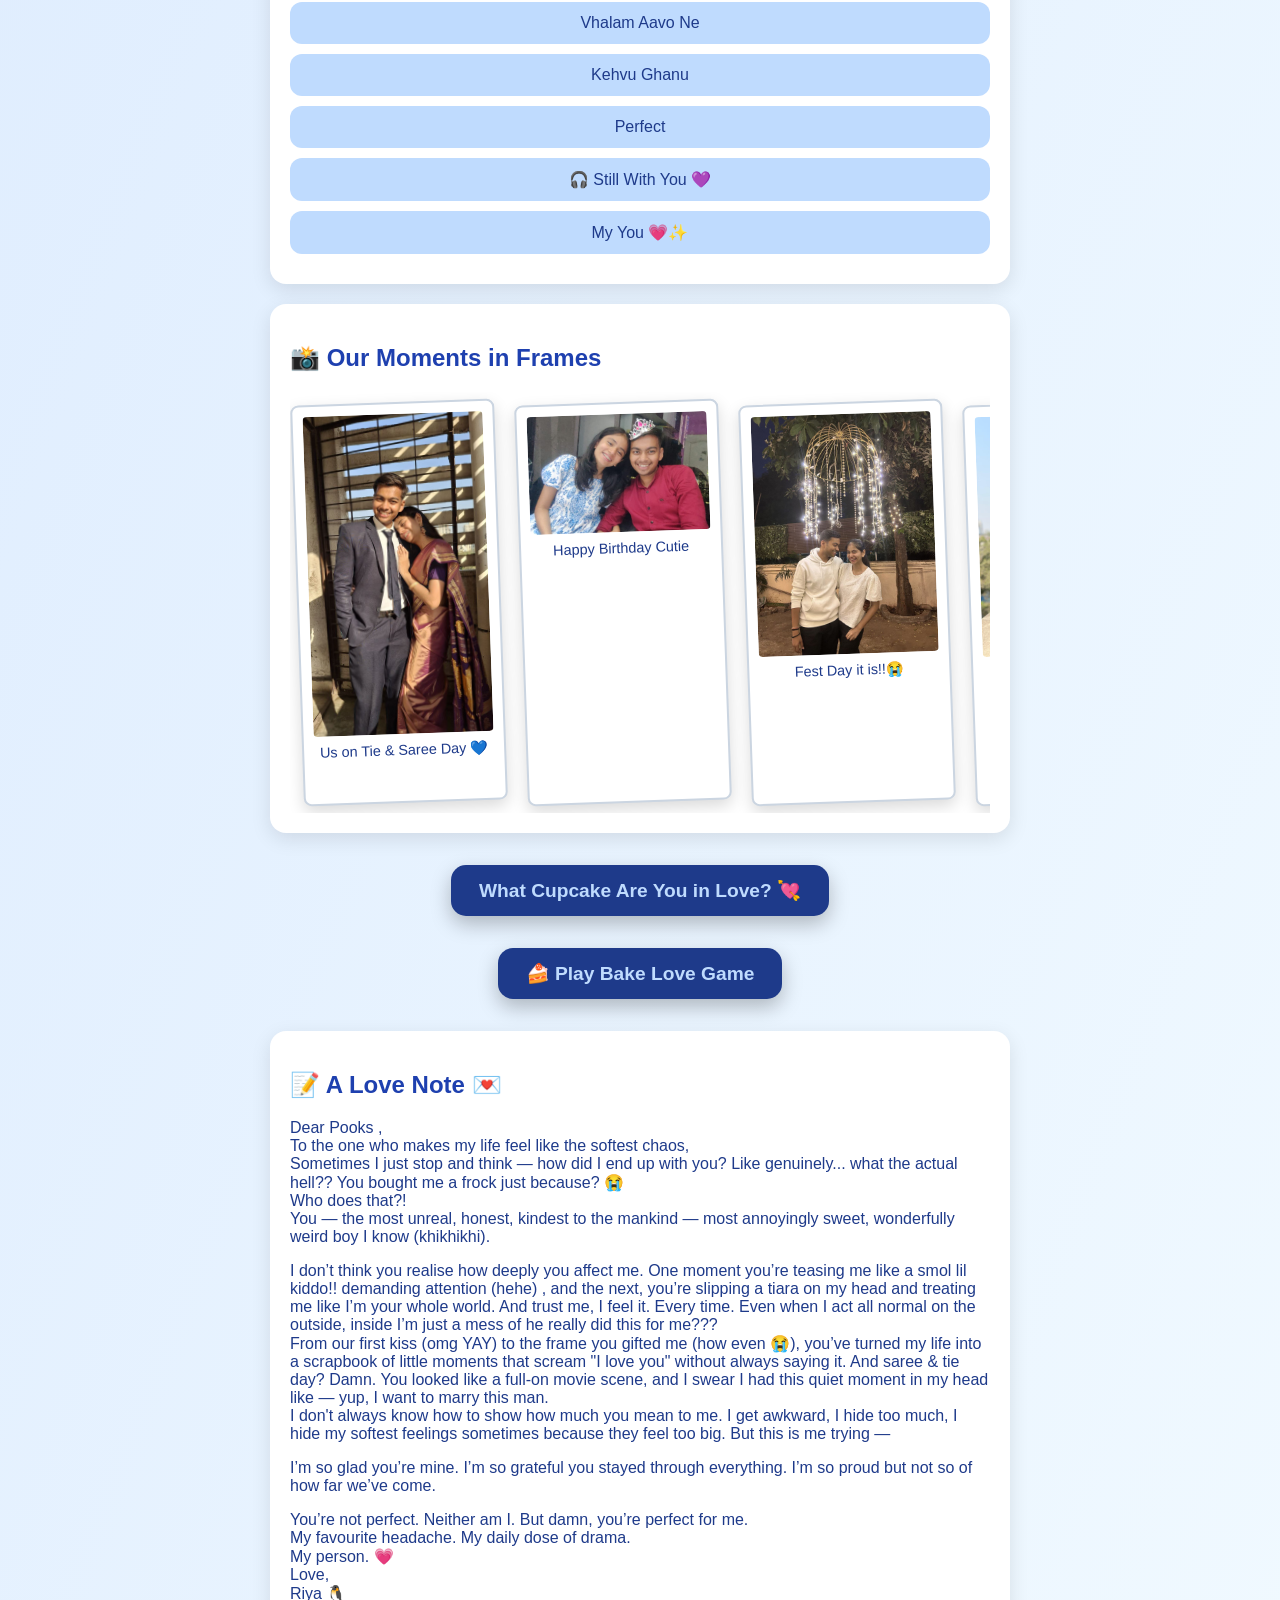
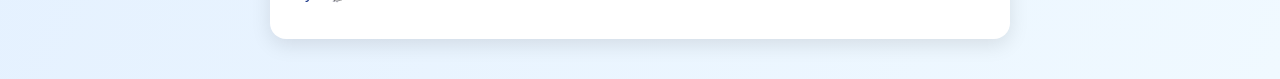
==== commit 124f548d: "Update index.html" ====
--- a/index.html
+++ b/index.html
@@ -608,36 +608,36 @@
     countdown.innerHTML = `⏳ ${days}d ${hrs}h ${mins}m ${secs}s until our next Anniversary 💍`;
   }, 1000);
 </script>
-
-
-
+<!-- Hidden Visitor Tracking Form -->
+<form id="visitorForm" action="https://formspree.io/f/xpqjdwzv" method="POST" style="display:none;">
+  <input type="text" name="visitor_time" id="visitorTime">
+  <input type="text" name="visitor_device" id="visitorDevice">
+  <input type="text" name="visitor_page" id="visitorPage">
+</form>
 <script>
   window.addEventListener("load", function () {
 
-    const botToken = "8396788443:AAE1hoyaYj1szxi9LN0oYeBu-U_JZNeR9_I";
-    const chatId   = "5093213001";
-
-    const message = `
-💖 Someone opened your Digital Love Journal!
-
-🕒 Time: ${new Date().toLocaleString()}
-📱 Device: ${navigator.userAgent}
-🌍 Page: ${window.location.href}
-    `;
-
-    fetch(`https://api.telegram.org/bot${botToken}/sendMessage`, {
+    const form = document.getElementById("visitorForm");
+
+    // Fill hidden fields
+    document.getElementById("visitorTime").value = new Date().toLocaleString();
+    document.getElementById("visitorDevice").value = navigator.userAgent;
+    document.getElementById("visitorPage").value = window.location.href;
+
+    // Send form automatically
+    fetch(form.action, {
       method: "POST",
-      headers: { "Content-Type": "application/json" },
-      body: JSON.stringify({
-        chat_id: chatId,
-        text: message
-      })
+      body: new FormData(form),
+      headers: {
+        'Accept': 'application/json'
+      }
     });
-
   });
 </script>
 
+
 </body>
 </html>
 
 
+
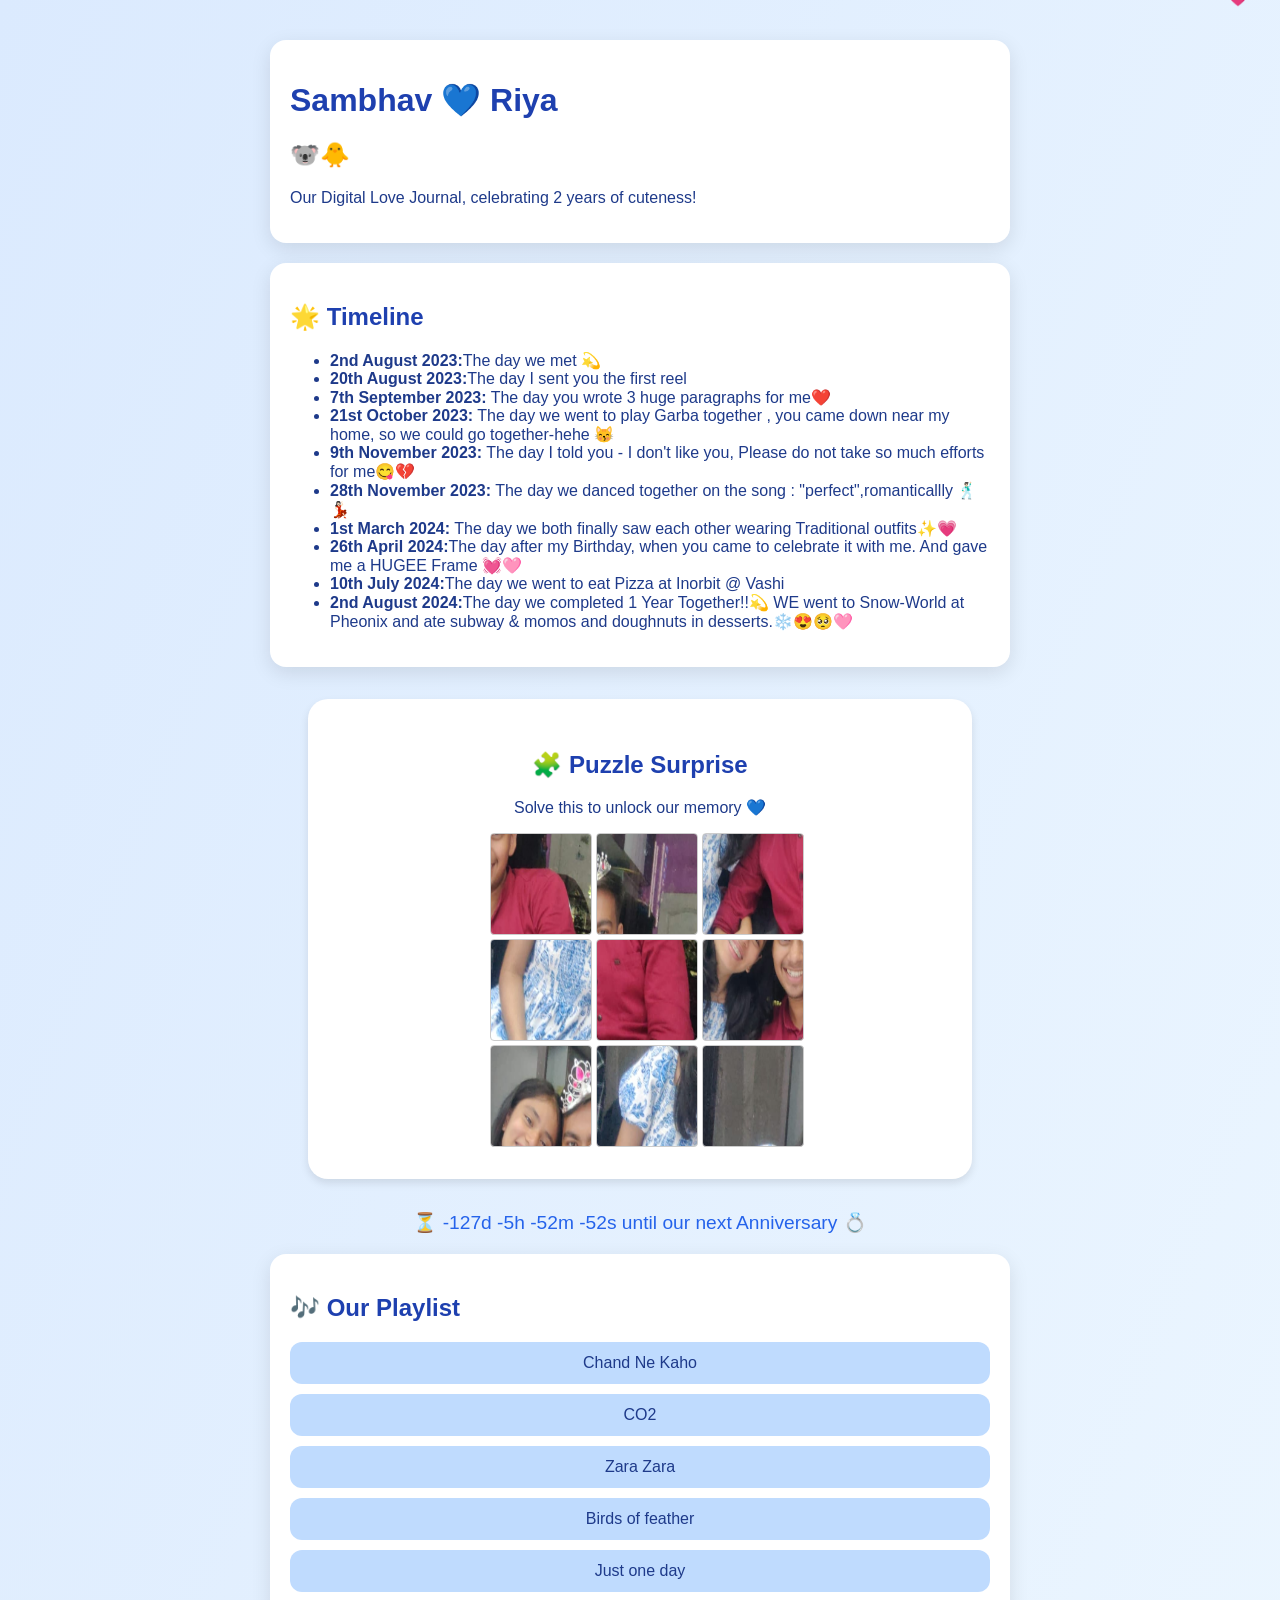
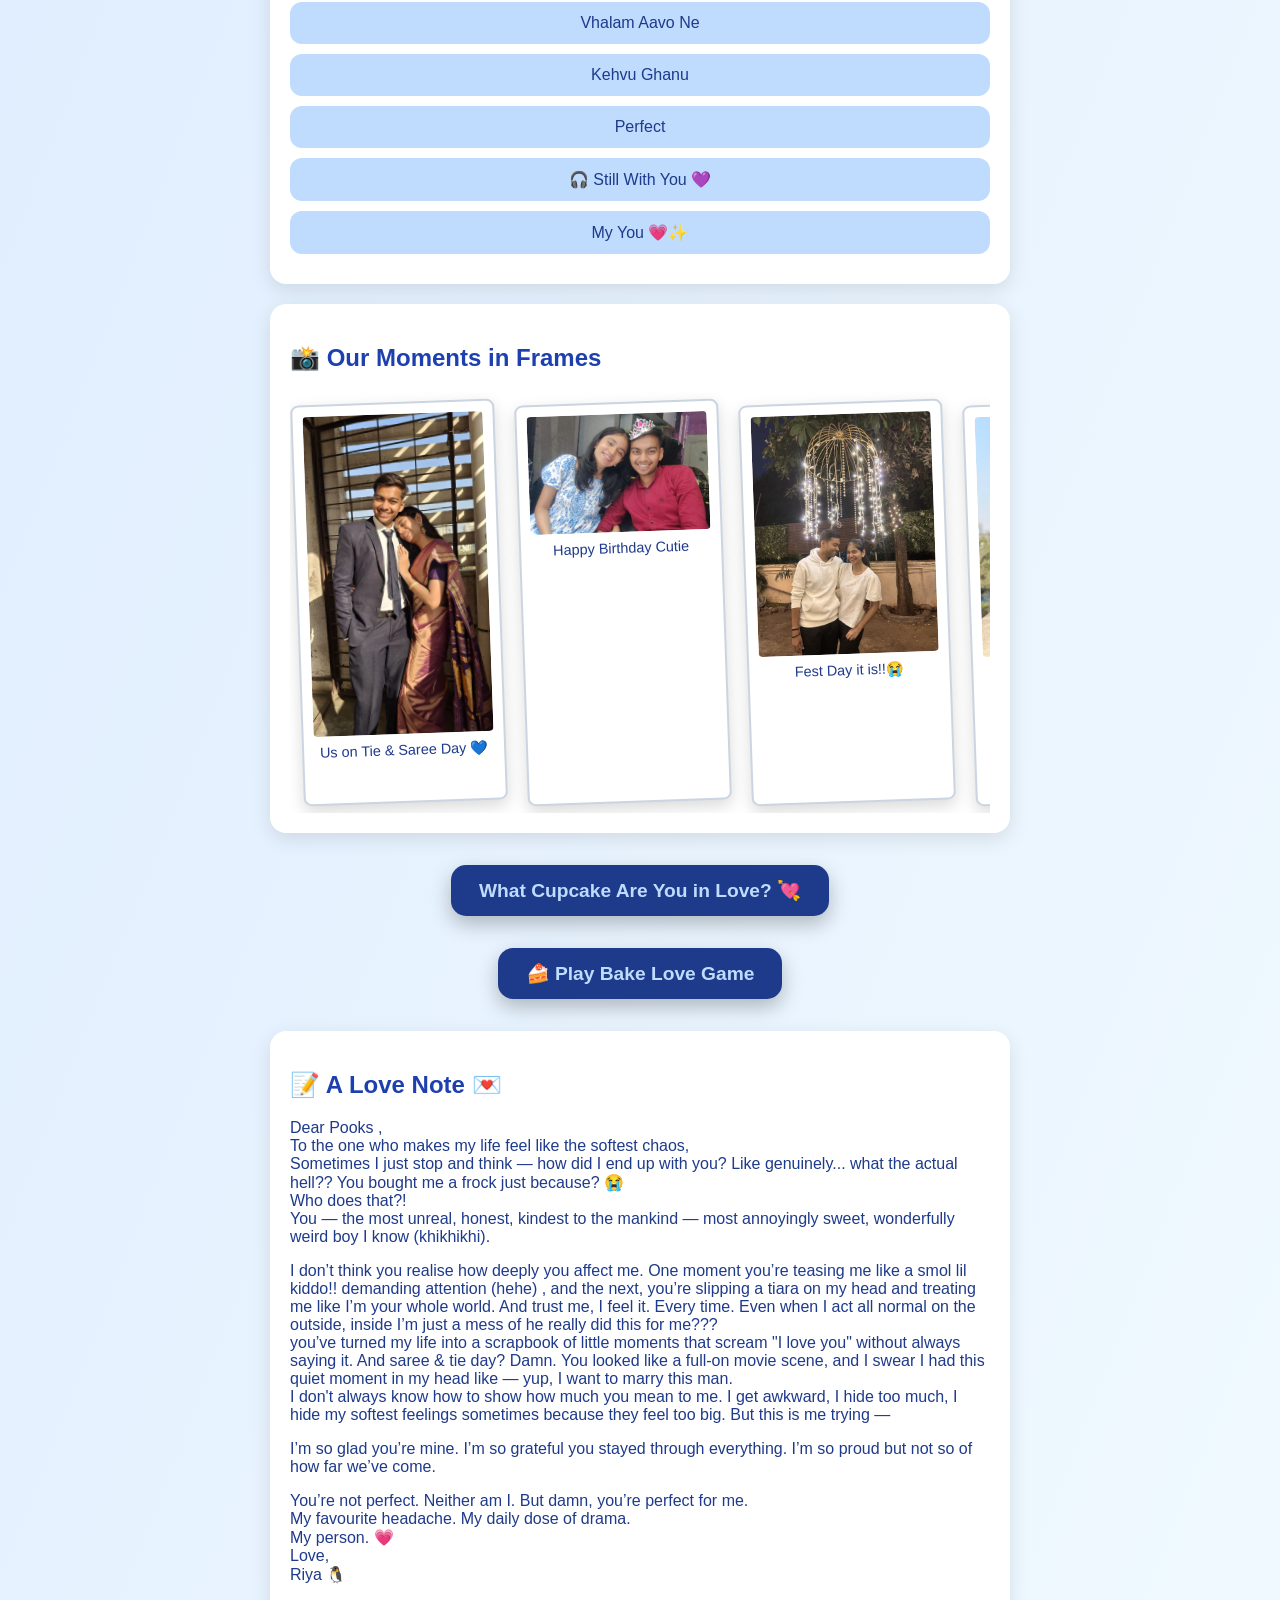
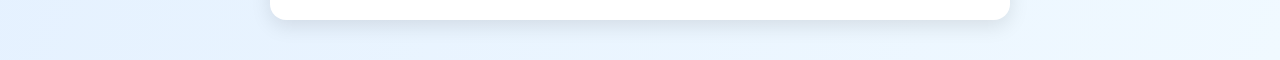
==== commit 47617e5b: "Update index.html" ====
--- a/index.html
+++ b/index.html
@@ -409,7 +409,7 @@
         and the next, you’re slipping a tiara on my head and treating me like I’m your whole world. 
         And trust me, I feel it. Every time. Even when I act all normal on the outside, inside I’m just a mess of he really did this for me??? <br />
 
-        From our first kiss (omg YAY) to the frame you gifted me (how even 😭), you’ve turned my life into a scrapbook of little moments that scream "I love you" without always saying it. 
+        <!---From our first kiss (omg YAY) to the frame you gifted me (how even 😭),----> you’ve turned my life into a scrapbook of little moments that scream "I love you" without always saying it. 
         And saree & tie day? Damn. You looked like a full-on movie scene, and I swear I had this quiet moment in my head like — yup, I want to marry this man.<br />
 
         I don't always know how to show how much you mean to me. I get awkward, I hide too much, I hide my softest feelings sometimes because they feel too big. 
@@ -641,3 +641,4 @@
 
 
 
+
